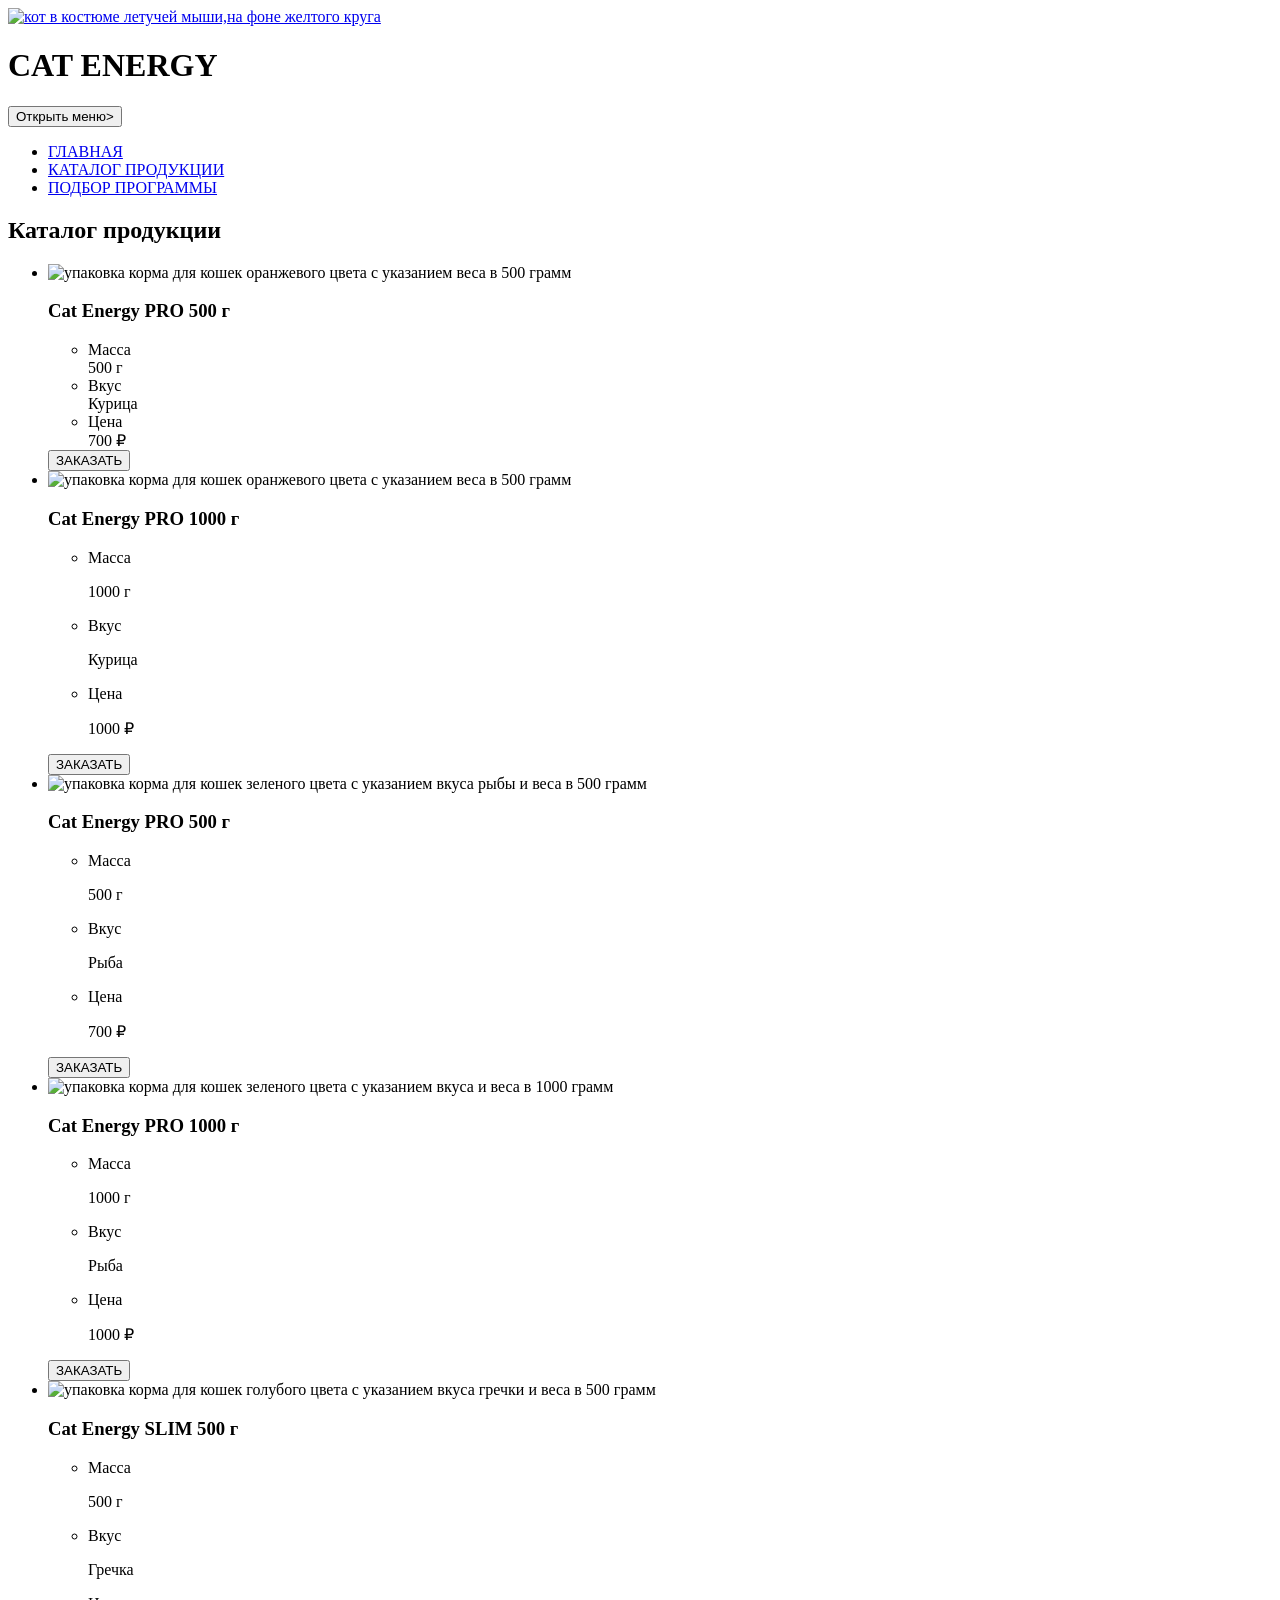
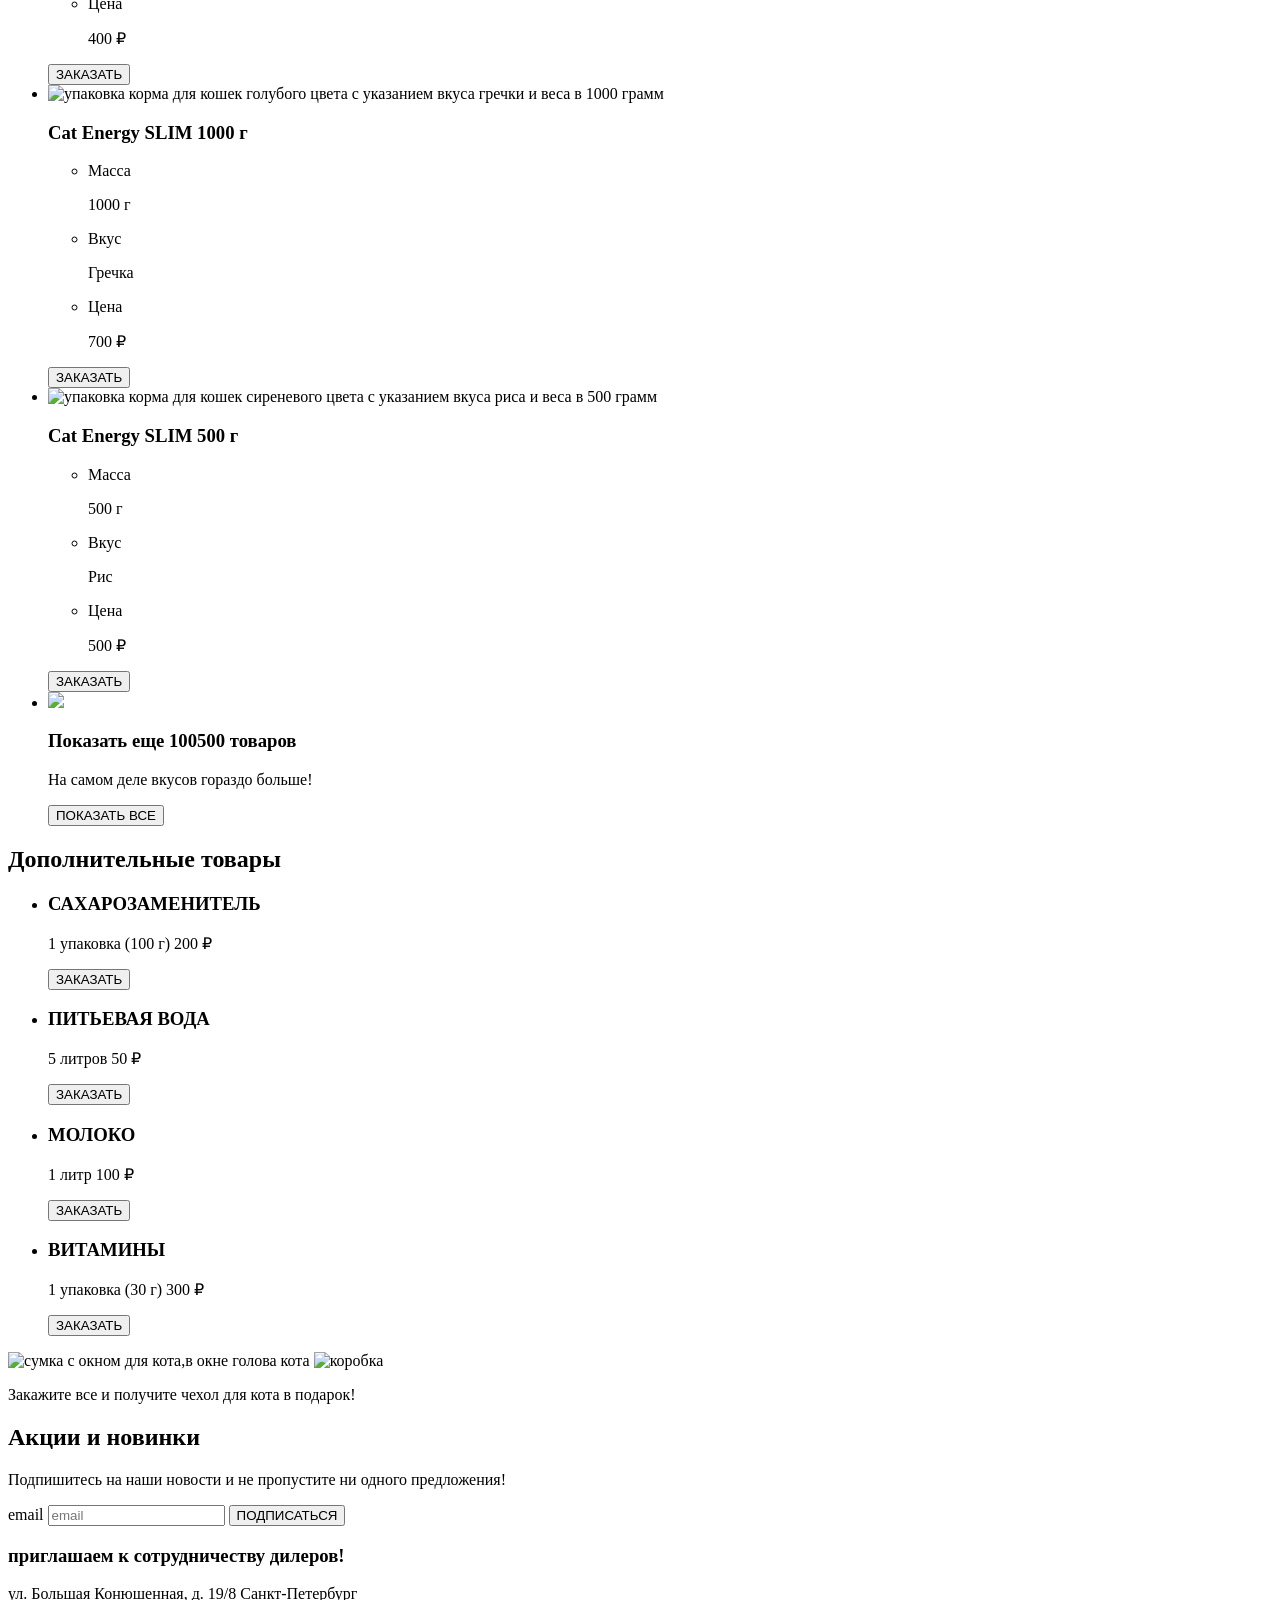
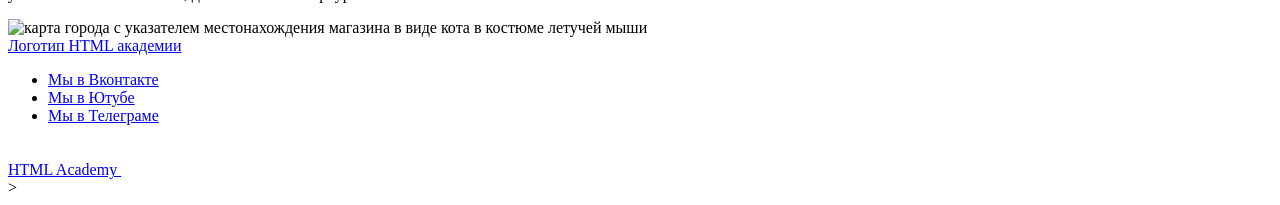
==== catalog.html @ 5cd02855 "Deploying to gh-pages from @ Zaiaz0704/2546567-cat-energy-32@6b6ce30aaa7f4dd13f36eaaa3711fef355ce410" ====
<!DOCTYPE html><html class="page" lang="ru"><head><meta charset="UTF-8"><title>Kat energy</title><meta name="viewport" content="width=device-width,initial-scale=1"><link rel="stylesheet" href="styles/styles.css"><script src="scripts/index.js" defer="defer"></script></head><body class="page__body"><header class="main-header"><a class="main-header__logo" href="/"><img class="main-header__logo-image" src="№" width="33" height="38" alt="кот в костюме летучей мыши,на фоне желтого круга"></a><h1>CAT ENERGY</h1><nav class="main-nav"><button class="main-nav-toggle" type="button"><span class="visyally-hidden">Открыть меню></span></button><div class="main-nav__wrapper"><ul class="main-nav__list dropdown-list"><li class="dropdown-list__item"><a href="/">ГЛАВНАЯ</a></li><li class="dropdown-list__item dropdown-list__item--current"><a href="#">КАТАЛОГ ПРОДУКЦИИ</a></li><li class="dropdown-list__item"><a href="#">ПОДБОР ПРОГРАММЫ</a></li></ul></div></nav></header><main class="main-catalog"><section class="main-catalog__product"><div class="main-catalog__wrapper"><h2 class="main-catalog__title">Каталог продукции</h2><ul class="main-catalog__cards"><li class="main-catalog__card card"><img class="card__image" src="#" width="68" height="86" alt=" упаковка корма для кошек оранжевого цвета с указанием веса в 500 грамм"><h3 class="card__title">Cat Energy PRO 500 г</h3><ul class="card__list"><li class="card__item"><div class="card__item-label">Масса</div><div class="card__item-value">500 г</div></li><li class="card__item"><div class="card__item-label">Вкус</div><div class="card__item-value">Курица</div></li><li class="card__item"><div class="card__item-label">Цена</div><div class="card__item-value">700 ₽</div></li></ul><button class="card__button" type="button">ЗАКАЗАТЬ</button></li><li class="main-catalog__card card"><img class="card__image" src="#" width="68" height="86" alt=" упаковка корма для кошек оранжевого цвета с указанием веса в 500 грамм"><h3 class="card__title">Cat Energy PRO 1000 г</h3><ul class="card__list"><li class="card__item"><p class="card__item-label">Масса</p><p class="card__item-value">1000 г</p></li><li class="card__item"><p class="card__item-label">Вкус</p><p class="card__item-value">Курица</p></li><li class="card__item"><p class="card__item-label">Цена</p><p class="card__item-value">1000 ₽</p></li></ul><button class="main-catalog__product-card-info" type="button">ЗАКАЗАТЬ</button></li><!-- ================================= --><li class="main-catalog__card card"><img class="card__image" src="#" width="68" height="86" alt=" упаковка корма для кошек зеленого цвета с указанием  вкуса рыбы и веса в 500 грамм"><h3 class="card__title">Cat Energy PRO 500 г</h3><ul class="card__list"><li class="card__item"><p class="card__item-label">Масса</p><p class="card__item-value">500 г</p></li><li class="card__item"><p class="card__item-label">Вкус</p><p class="card__item-value">Рыба</p></li><li class="card__item"><p class="card__item-label">Цена</p><p class="card__item-value">700 ₽</p></li></ul><button class="main-catalog__product-card-info" type="button">ЗАКАЗАТЬ</button></li><!-- ================================= --><li class="main-catalog__card card"><img class="card__image" src="#" width="68" height="86" alt="  упаковка корма для кошек зеленого  цвета с указанием вкуса и  веса в 1000 грамм"><h3 class="card__title">Cat Energy PRO 1000 г</h3><ul class="card__list"><li class="card__item"><p class="card__item-label">Масса</p><p class="card__item-value">1000 г</p></li><li class="card__item"><p class="card__item-label">Вкус</p><p class="card__item-value">Рыба</p></li><li class="card__item"><p class="card__item-label">Цена</p><p class="card__item-value">1000 ₽</p></li></ul><button class="main-catalog__product-card-info" type="button">ЗАКАЗАТЬ</button></li><!-- ================================= --><li class="main-catalog__card card"><img class="card__image" src="#" width="68" height="86" alt=" упаковка корма для кошек голубого цвета с указанием вкуса гречки и веса в 500 грамм"><h3 class="card__title">Cat Energy SLIM 500 г</h3><ul class="card__list"><li class="card__item"><p class="card__item-label">Масса</p><p class="card__item-value">500 г</p></li><li class="card__item"><p class="card__item-label">Вкус</p><p class="card__item-value">Гречка</p></li><li class="card__item"><p class="card__item-label">Цена</p><p class="card__item-value">400 ₽</p></li></ul><button class="main-catalog__product-card-info" type="button">ЗАКАЗАТЬ</button></li><!-- ================================= --><li class="main-catalog__card card"><img class="card__image" src="#" width="68" height="86" alt=" упаковка корма для кошек голубого цвета с указанием  вкуса гречки и веса в 1000 грамм"><h3 class="card__title">Cat Energy SLIM 1000 г</h3><ul class="card__list"><li class="card__item"><p class="card__item-label">Масса</p><p class="card__item-value">1000 г</p></li><li class="card__item"><p class="card__item-label">Вкус</p><p class="card__item-value">Гречка</p></li><li class="card__item"><p class="card__item-label">Цена</p><p class="card__item-value">700 ₽</p></li></ul><button class="main-catalog__product-card-info" type="button">ЗАКАЗАТЬ</button></li><!-- ================================= --><li class="main-catalog__card card"><img class="card__image" src="#" width="68" height="86" alt=" упаковка корма для кошек сиреневого цвета с указанием вкуса  риса и  веса в 500 грамм"><h3 class="card__title">Cat Energy SLIM 500 г</h3><ul class="card__list"><li class="card__item"><p class="card__item-label">Масса</p><p class="card__item-value">500 г</p></li><li class="card__item"><p class="card__item-label">Вкус</p><p class="card__item-value">Рис</p></li><li class="card__item"><p class="card__item-label">Цена</p><p class="card__item-value">500 ₽</p></li></ul><button class="main-catalog__product-card-info" type="button">ЗАКАЗАТЬ</button></li><!-- ================================= --><li class="main-catalog__card card card--next"><img class="card__image" src="#" width="68" height="86" alt=" "><h3 class="card__title">Показать еще 100500 товаров</h3><p class="main-catalog__product-card-info">На самом деле вкусов гораздо больше!</p><button class="main-catalog__product-card-info" type="button">ПОКАЗАТЬ ВСЕ</button></li></ul></div></section><!-- ================================= --><section class="aside"><h2 class="aside__title">Дополнительные товары</h2><ul class="aside__list"><li class="aside__item"><h3 class="aside__subtitle">САХАРОЗАМЕНИТЕЛЬ</h3><p class="aside__item">1 упаковка (100 г) 200 ₽</p><button class="aside__title-cart" type="button">ЗАКАЗАТЬ</button></li><li class="aside__list"><h3 class="aside__subtitle">ПИТЬЕВАЯ ВОДА</h3><p class="aside__item">5 литров 50 ₽</p><button class="aside__title-cart" type="button">ЗАКАЗАТЬ</button></li><li class="aside__list"><h3 class="aside__subtitle">МОЛОКО</h3><p class="aside__item">1 литр 100 ₽</p><button class="aside__title-cart" type="button">ЗАКАЗАТЬ</button></li><li class="aside__list"><h3 class="aside-subtitle">ВИТАМИНЫ</h3><p class="aside__item">1 упаковка (30 г) 300 ₽</p><button class="aside__title-cart" type="button">ЗАКАЗАТЬ</button></li></ul></section><div class="slogan"><img class="slogan__image-hidden" src="index-background-desktop-2" width="707" height="200" alt="сумка с окном для кота,в окне голова кота"> <img class="slogan__image-visible" src="index-can-mobile-1" width="80" height="83" alt="коробка"><p class="slogan__small">Закажите все и получите чехол для кота в подарок!</p></div><form class="subscribe" action="https://echo.htmlacademy.ru" method="POST"><h2 class="subscribe__title">Акции и новинки</h2><p class="subscribe__subtitle">Подпишитесь на наши новости и не пропустите ни одного предложения!</p><label class="visyally-hidden" for="email">email</label> <input class="subscribe__input" id="email" name="email" placeholder="email"> <button class="subscribe__submit" type="submit">ПОДПИСАТЬСЯ</button></form><div class="main-location"><h3 class="main-location__slogan">приглашаем к сотрудничеству дилеров!</h3><p class="main-location__address">ул. Большая Конюшенная, д. 19/8 Санкт-Петербург</p><img class="main-location__map" src="#" width="320" height="362" alt="карта города с указателем местонахождения магазина в виде кота в костюме летучей мыши"></div></main><footer class="main-footer"><div class="main-footer__wrapper"><a class="main-footer__logo" href="#">Логотип HTML академии</a><ul class="main-footer__social-list social"><li class="social__item"><a class="social__link social__link--vkontakte" href="https://vk.com/htmlacademy">Мы в Вконтакте</a></li><li class="social__item"><a class="social__link social__link--youtube" href="https://www.youtube.com/user/htmlacademyru">Мы в Ютубе</a></li><li class="social__item"><a class="social__link social__link--telegram" href="https://t.me/htmlacademy">Мы в Телеграме</a></li></ul></div><div class="main-footer__developer-logo developer"><a class="developer__logo" href="https://htmlacademy.ru/intensive/adaptive">HTML Academy <svg width="27" height="34"></svg></a></div>></footer></body></html>
---- styles/styles.css ----
@charset "UTF-8";
/* GLOBAL */
/* здесь используйте глобальные переменные */
/* здесь используйте глобальные селекторы img, body, html и так далее */
/* здесь подключите шрифты */
/* BLOCKS */
.header {
  background-color: #663399;
  color: #ffffff;
  padding: 10px 15px;
}
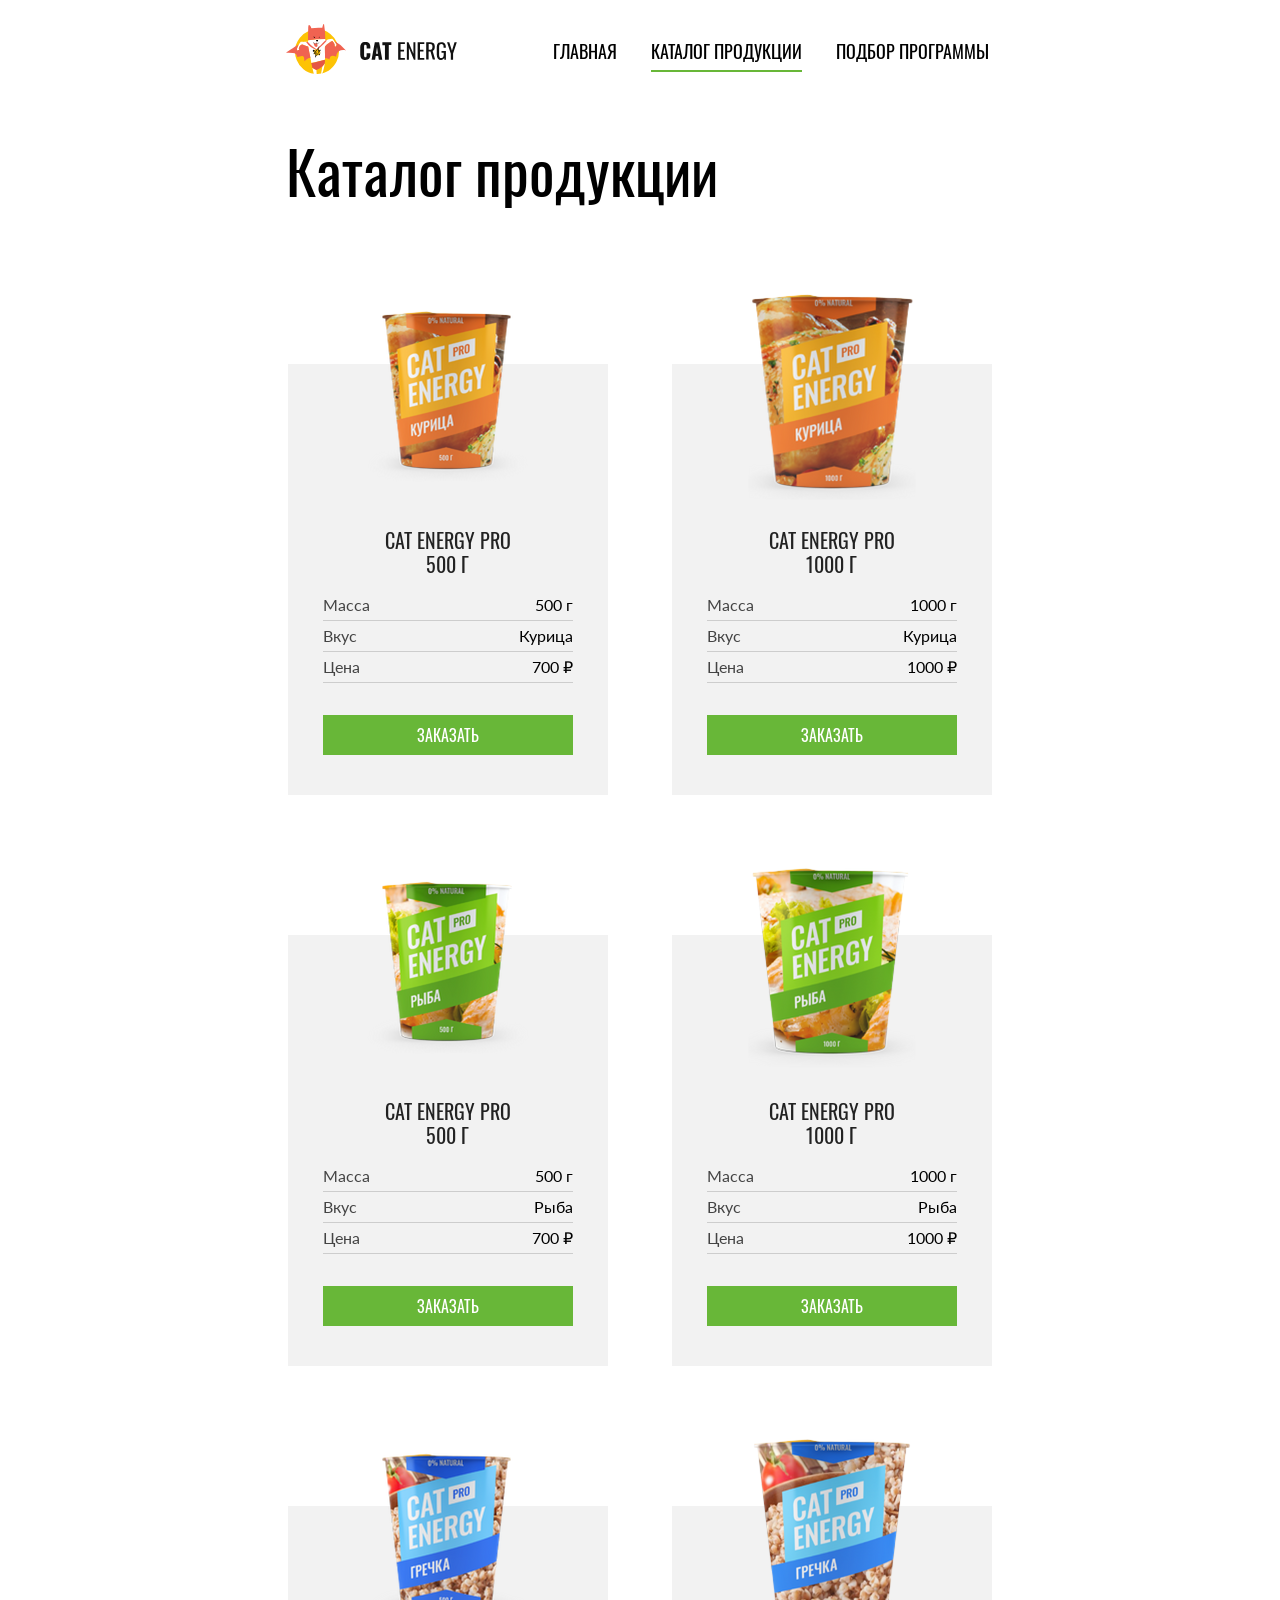
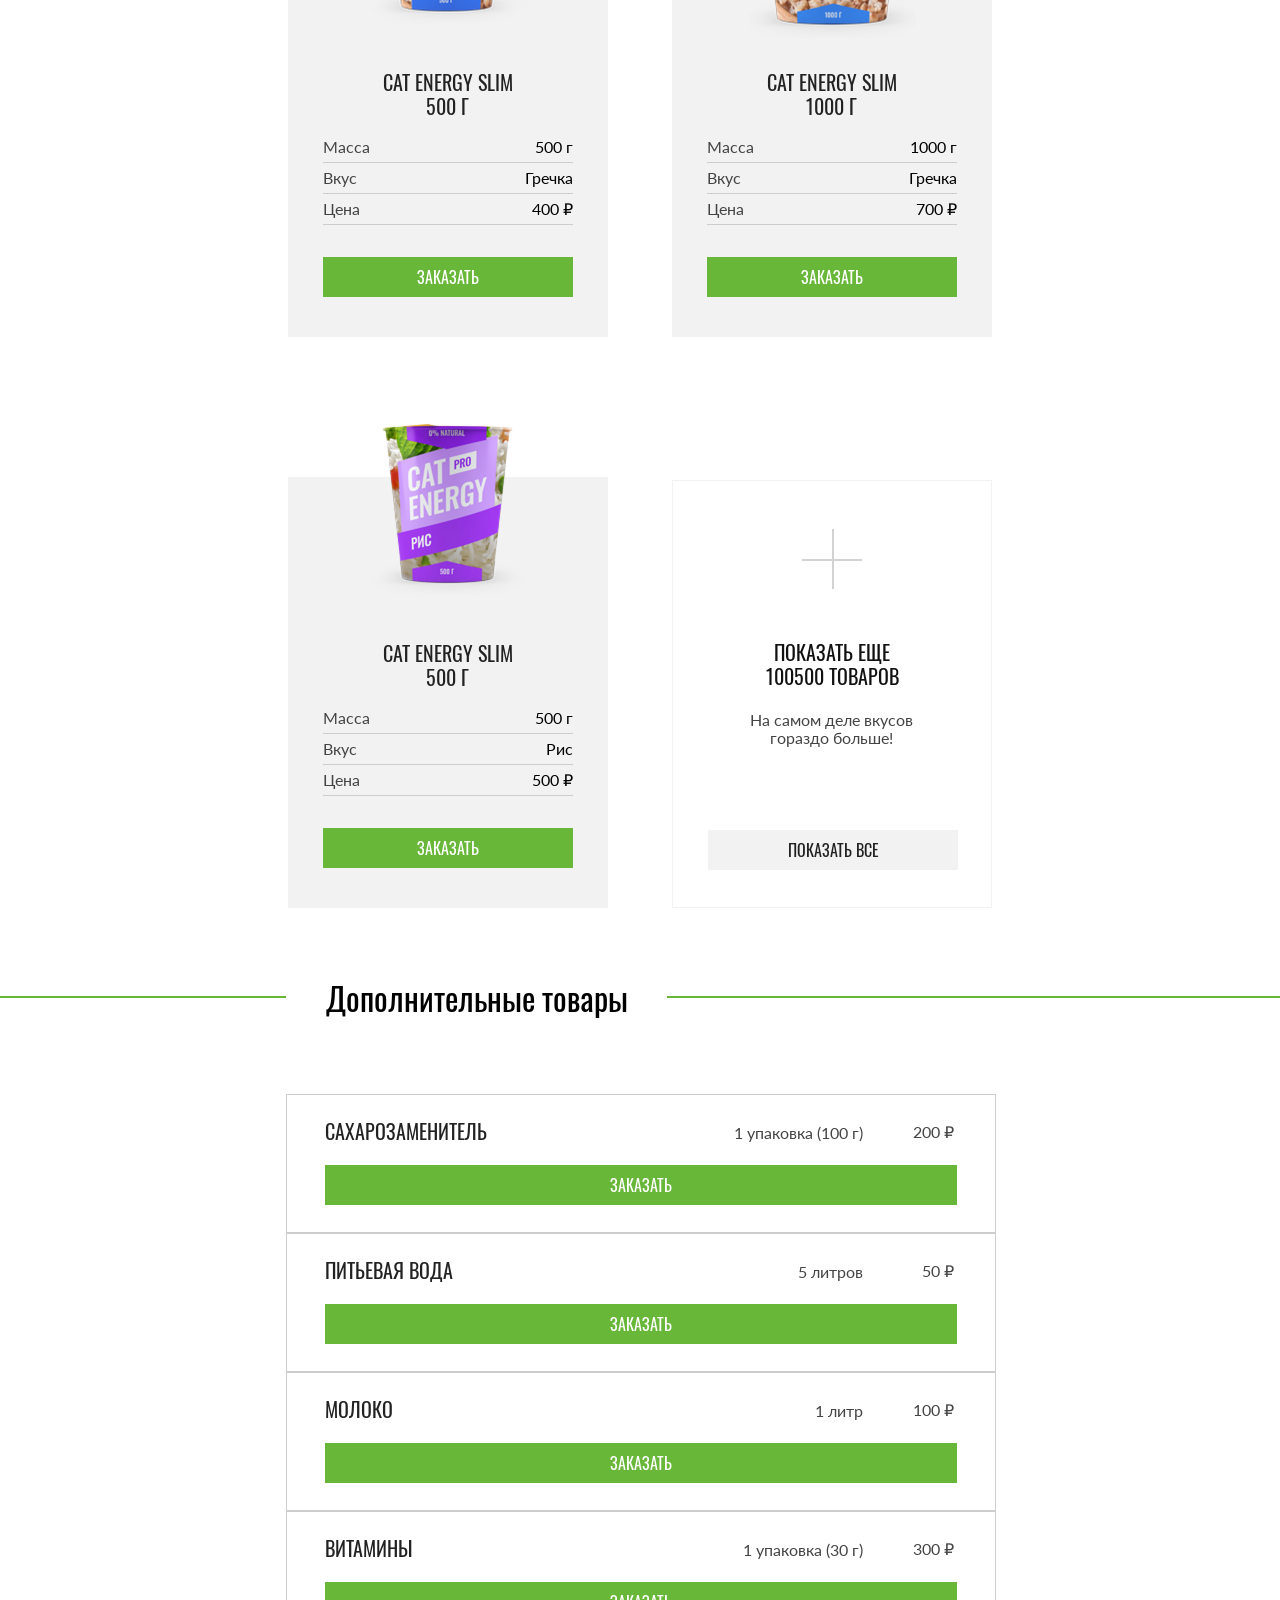
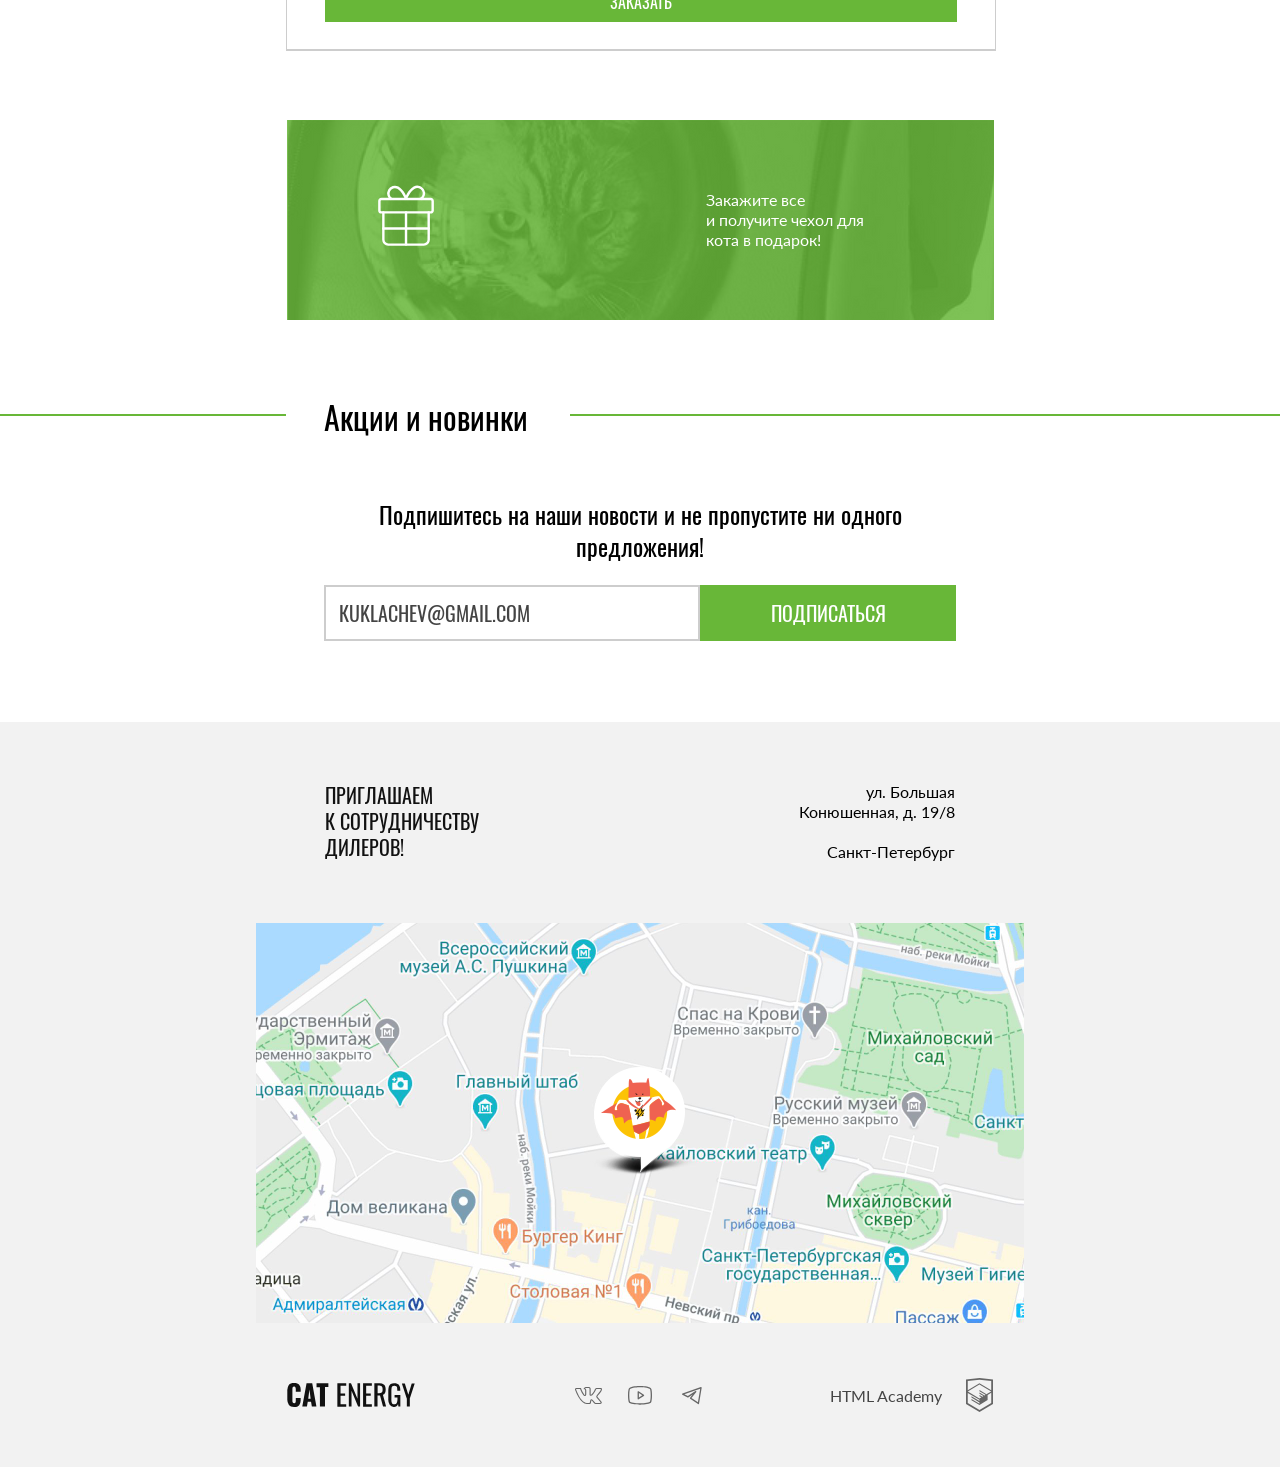
==== commit f329c255: "Deploying to gh-pages from @ Zaiaz0704/2546567-cat-energy-32@88978f3a35a1c0cad901274ea3c683fc3be2e97" ====
--- a/catalog.html
+++ b/catalog.html
@@ -1 +1 @@
-<!DOCTYPE html><html class="page" lang="ru"><head><meta charset="UTF-8"><title>Kat energy</title><meta name="viewport" content="width=device-width,initial-scale=1"><link rel="stylesheet" href="styles/styles.css"><script src="scripts/index.js" defer="defer"></script></head><body class="page__body"><header class="main-header"><a class="main-header__logo" href="/"><img class="main-header__logo-image" src="№" width="33" height="38" alt="кот в костюме летучей мыши,на фоне желтого круга"></a><h1>CAT ENERGY</h1><nav class="main-nav"><button class="main-nav-toggle" type="button"><span class="visyally-hidden">Открыть меню></span></button><div class="main-nav__wrapper"><ul class="main-nav__list dropdown-list"><li class="dropdown-list__item"><a href="/">ГЛАВНАЯ</a></li><li class="dropdown-list__item dropdown-list__item--current"><a href="#">КАТАЛОГ ПРОДУКЦИИ</a></li><li class="dropdown-list__item"><a href="#">ПОДБОР ПРОГРАММЫ</a></li></ul></div></nav></header><main class="main-catalog"><section class="main-catalog__product"><div class="main-catalog__wrapper"><h2 class="main-catalog__title">Каталог продукции</h2><ul class="main-catalog__cards"><li class="main-catalog__card card"><img class="card__image" src="#" width="68" height="86" alt=" упаковка корма для кошек оранжевого цвета с указанием веса в 500 грамм"><h3 class="card__title">Cat Energy PRO 500 г</h3><ul class="card__list"><li class="card__item"><div class="card__item-label">Масса</div><div class="card__item-value">500 г</div></li><li class="card__item"><div class="card__item-label">Вкус</div><div class="card__item-value">Курица</div></li><li class="card__item"><div class="card__item-label">Цена</div><div class="card__item-value">700 ₽</div></li></ul><button class="card__button" type="button">ЗАКАЗАТЬ</button></li><li class="main-catalog__card card"><img class="card__image" src="#" width="68" height="86" alt=" упаковка корма для кошек оранжевого цвета с указанием веса в 500 грамм"><h3 class="card__title">Cat Energy PRO 1000 г</h3><ul class="card__list"><li class="card__item"><p class="card__item-label">Масса</p><p class="card__item-value">1000 г</p></li><li class="card__item"><p class="card__item-label">Вкус</p><p class="card__item-value">Курица</p></li><li class="card__item"><p class="card__item-label">Цена</p><p class="card__item-value">1000 ₽</p></li></ul><button class="main-catalog__product-card-info" type="button">ЗАКАЗАТЬ</button></li><!-- ================================= --><li class="main-catalog__card card"><img class="card__image" src="#" width="68" height="86" alt=" упаковка корма для кошек зеленого цвета с указанием  вкуса рыбы и веса в 500 грамм"><h3 class="card__title">Cat Energy PRO 500 г</h3><ul class="card__list"><li class="card__item"><p class="card__item-label">Масса</p><p class="card__item-value">500 г</p></li><li class="card__item"><p class="card__item-label">Вкус</p><p class="card__item-value">Рыба</p></li><li class="card__item"><p class="card__item-label">Цена</p><p class="card__item-value">700 ₽</p></li></ul><button class="main-catalog__product-card-info" type="button">ЗАКАЗАТЬ</button></li><!-- ================================= --><li class="main-catalog__card card"><img class="card__image" src="#" width="68" height="86" alt="  упаковка корма для кошек зеленого  цвета с указанием вкуса и  веса в 1000 грамм"><h3 class="card__title">Cat Energy PRO 1000 г</h3><ul class="card__list"><li class="card__item"><p class="card__item-label">Масса</p><p class="card__item-value">1000 г</p></li><li class="card__item"><p class="card__item-label">Вкус</p><p class="card__item-value">Рыба</p></li><li class="card__item"><p class="card__item-label">Цена</p><p class="card__item-value">1000 ₽</p></li></ul><button class="main-catalog__product-card-info" type="button">ЗАКАЗАТЬ</button></li><!-- ================================= --><li class="main-catalog__card card"><img class="card__image" src="#" width="68" height="86" alt=" упаковка корма для кошек голубого цвета с указанием вкуса гречки и веса в 500 грамм"><h3 class="card__title">Cat Energy SLIM 500 г</h3><ul class="card__list"><li class="card__item"><p class="card__item-label">Масса</p><p class="card__item-value">500 г</p></li><li class="card__item"><p class="card__item-label">Вкус</p><p class="card__item-value">Гречка</p></li><li class="card__item"><p class="card__item-label">Цена</p><p class="card__item-value">400 ₽</p></li></ul><button class="main-catalog__product-card-info" type="button">ЗАКАЗАТЬ</button></li><!-- ================================= --><li class="main-catalog__card card"><img class="card__image" src="#" width="68" height="86" alt=" упаковка корма для кошек голубого цвета с указанием  вкуса гречки и веса в 1000 грамм"><h3 class="card__title">Cat Energy SLIM 1000 г</h3><ul class="card__list"><li class="card__item"><p class="card__item-label">Масса</p><p class="card__item-value">1000 г</p></li><li class="card__item"><p class="card__item-label">Вкус</p><p class="card__item-value">Гречка</p></li><li class="card__item"><p class="card__item-label">Цена</p><p class="card__item-value">700 ₽</p></li></ul><button class="main-catalog__product-card-info" type="button">ЗАКАЗАТЬ</button></li><!-- ================================= --><li class="main-catalog__card card"><img class="card__image" src="#" width="68" height="86" alt=" упаковка корма для кошек сиреневого цвета с указанием вкуса  риса и  веса в 500 грамм"><h3 class="card__title">Cat Energy SLIM 500 г</h3><ul class="card__list"><li class="card__item"><p class="card__item-label">Масса</p><p class="card__item-value">500 г</p></li><li class="card__item"><p class="card__item-label">Вкус</p><p class="card__item-value">Рис</p></li><li class="card__item"><p class="card__item-label">Цена</p><p class="card__item-value">500 ₽</p></li></ul><button class="main-catalog__product-card-info" type="button">ЗАКАЗАТЬ</button></li><!-- ================================= --><li class="main-catalog__card card card--next"><img class="card__image" src="#" width="68" height="86" alt=" "><h3 class="card__title">Показать еще 100500 товаров</h3><p class="main-catalog__product-card-info">На самом деле вкусов гораздо больше!</p><button class="main-catalog__product-card-info" type="button">ПОКАЗАТЬ ВСЕ</button></li></ul></div></section><!-- ================================= --><section class="aside"><h2 class="aside__title">Дополнительные товары</h2><ul class="aside__list"><li class="aside__item"><h3 class="aside__subtitle">САХАРОЗАМЕНИТЕЛЬ</h3><p class="aside__item">1 упаковка (100 г) 200 ₽</p><button class="aside__title-cart" type="button">ЗАКАЗАТЬ</button></li><li class="aside__list"><h3 class="aside__subtitle">ПИТЬЕВАЯ ВОДА</h3><p class="aside__item">5 литров 50 ₽</p><button class="aside__title-cart" type="button">ЗАКАЗАТЬ</button></li><li class="aside__list"><h3 class="aside__subtitle">МОЛОКО</h3><p class="aside__item">1 литр 100 ₽</p><button class="aside__title-cart" type="button">ЗАКАЗАТЬ</button></li><li class="aside__list"><h3 class="aside-subtitle">ВИТАМИНЫ</h3><p class="aside__item">1 упаковка (30 г) 300 ₽</p><button class="aside__title-cart" type="button">ЗАКАЗАТЬ</button></li></ul></section><div class="slogan"><img class="slogan__image-hidden" src="index-background-desktop-2" width="707" height="200" alt="сумка с окном для кота,в окне голова кота"> <img class="slogan__image-visible" src="index-can-mobile-1" width="80" height="83" alt="коробка"><p class="slogan__small">Закажите все и получите чехол для кота в подарок!</p></div><form class="subscribe" action="https://echo.htmlacademy.ru" method="POST"><h2 class="subscribe__title">Акции и новинки</h2><p class="subscribe__subtitle">Подпишитесь на наши новости и не пропустите ни одного предложения!</p><label class="visyally-hidden" for="email">email</label> <input class="subscribe__input" id="email" name="email" placeholder="email"> <button class="subscribe__submit" type="submit">ПОДПИСАТЬСЯ</button></form><div class="main-location"><h3 class="main-location__slogan">приглашаем к сотрудничеству дилеров!</h3><p class="main-location__address">ул. Большая Конюшенная, д. 19/8 Санкт-Петербург</p><img class="main-location__map" src="#" width="320" height="362" alt="карта города с указателем местонахождения магазина в виде кота в костюме летучей мыши"></div></main><footer class="main-footer"><div class="main-footer__wrapper"><a class="main-footer__logo" href="#">Логотип HTML академии</a><ul class="main-footer__social-list social"><li class="social__item"><a class="social__link social__link--vkontakte" href="https://vk.com/htmlacademy">Мы в Вконтакте</a></li><li class="social__item"><a class="social__link social__link--youtube" href="https://www.youtube.com/user/htmlacademyru">Мы в Ютубе</a></li><li class="social__item"><a class="social__link social__link--telegram" href="https://t.me/htmlacademy">Мы в Телеграме</a></li></ul></div><div class="main-footer__developer-logo developer"><a class="developer__logo" href="https://htmlacademy.ru/intensive/adaptive">HTML Academy <svg width="27" height="34"></svg></a></div>></footer></body></html>+<!DOCTYPE html><html class="page" lang="ru"><head><meta charset="UTF-8"><title>Cat energy</title><meta name="viewport" content="width=device-width,initial-scale=1"><link rel="stylesheet" href="styles/styles.css"><link rel="icon" type="image/png" href="favicons/favicon16x16.png" sizes="16x16"><link rel="icon" type="image/png" href="favicons/favicon32x32.png" sizes="32x32"><link rel="icon" type="image/png" href="favicons/favicon152x152.png" sizes="180x180"><script src="scripts/index.js" defer="defer"></script></head><body class="body"><header class="header" data-test="header"><a class="header__logo-link" href="#"><picture><source media="(min-width: 1440px)" srcset="images/logo-desktop.svg" width="70" height="59" type="image/svg+xml"><source media="(min-width: 768px)" srcset="images/logo-tablet.svg" width="60" height="50" type="image/svg+xml"><img class="header__logo-cat" src="images/logo-mobile.svg" width="33" height="38" alt="кот в костюме летучей мыши,на фоне желтого круга"></picture><img class="header__logo-text" src="images/logo-cat-energy.svg" width="101" height="18" alt="Логотип"></a><nav class="header__nav nav nav--nojs nav--opened"><button class="nav__toggle" type="button"><span class="visually-hidden">Меню</span></button><ul class="nav__list nav__list--black"><li class="nav__item"><a class="nav__link" href="index.html">ГЛАВНАЯ</a></li><li class="nav__item nav__item--active"><a class="nav__link" href="catalog.html">КАТАЛОГ ПРОДУКЦИИ</a></li><li class="nav__item"><a class="nav__link" href="#">ПОДБОР ПРОГРАММЫ</a></li></ul></nav></header><main class="main" data-test="main"><div class="main__title-wrapper"><h1 class="main__title">Каталог продукции</h1></div><section class="catalog" data-test="catalog"><ul class="catalog__list"><li class="catalog__item card"><a class="card__img-link" href="#"><picture class="card__image"><source media="(min-width: 1440px)" width="169" height="210" type="image/png" srcset="images/chicken-small-desktop@1x.png, images/chicken-small-desktop@2x.png 2x"><source media="(min-width: 768px)" width="200" height="210" type="image/png" srcset="images/chicken-small-tablet@1x.png, images/chicken-small-tablet@2x.png 2x"><img src="images/chicken-small@1x.png" width="140" height="107" alt=" упаковка корма для кошек оранжевого цвета с указанием веса в 500 грамм"></picture></a><div class="card__description-wrapper"><a class="card__title-link" href="#"><h3 class="card__title-text">Cat Energy PRO 500 г</h3></a><ul class="card__list"><li class="card__item"><span class="card__item-label">Масса</span> <span class="card__item-value">500 г</span></li><li class="card__item"><span class="card__item-label">Вкус</span> <span class="card__item-value">Курица</span></li><li class="card__item"><span class="card__item-label">Цена</span> <span class="card__item-value">700 ₽</span></li></ul></div><a class="card__button" href="#">ЗАКАЗАТЬ</a></li><li class="catalog__item card"><a class="card__img-link" href="#"><picture class="card__image"><source media="(min-width: 1440px)" width="169" height="210" type="image/png" srcset="images/chicken-big-desktop@1x.png, images/chicken-big-desktop@2x.png 2x"><source media="(min-width: 768px)" width="200" height="210" type="image/png" srcset="images/chicken-big-tablet@1x.png, images/chicken-big-tablet@2x.png 2x"><img src="images/chicken-big@1x.png" width="140" height="107" alt=" упаковка корма для кошек оранжевого цвета с указанием веса в 1000 грамм"></picture></a><div class="card__description-wrapper"><a class="card__title-link" href="#"><h3 class="card__title-text">Cat Energy PRO 1000 г</h3></a><ul class="card__list"><li class="card__item"><p class="card__item-label">Масса</p><p class="card__item-value">1000 г</p></li><li class="card__item"><p class="card__item-label">Вкус</p><p class="card__item-value">Курица</p></li><li class="card__item"><p class="card__item-label">Цена</p><p class="card__item-value">1000 ₽</p></li></ul></div><a class="card__button" href="#">ЗАКАЗАТЬ</a></li><li class="catalog__item card"><a class="card__img-link" href="#"><picture class="card__image"><source media="(min-width: 1440px)" width="169" height="210" type="image/png" srcset="images/fish-small-desktop@1x.png 1x,images/fish-small-desktop@2x.png 2x"><source media="(min-width: 768px)" width="200" height="210" type="image/png" srcset="images/fish-small-tablet@1x.png 1x,images/fish-small-tablet@2x.png 2x"><img src="images/fish-small@1x.png" width="140" height="107" alt=" упаковка корма для кошек зеленого цвета с указанием  вкуса рыбы и веса в 500 грамм"></picture></a><div class="card__description-wrapper"><a class="card__title-link" href="#"><h3 class="card__title-text">Cat Energy PRO 500 г</h3></a><ul class="card__list"><li class="card__item"><p class="card__item-label">Масса</p><p class="card__item-value">500 г</p></li><li class="card__item"><p class="card__item-label">Вкус</p><p class="card__item-value">Рыба</p></li><li class="card__item"><p class="card__item-label">Цена</p><p class="card__item-value">700 ₽</p></li></ul></div><a class="card__button" href="#">ЗАКАЗАТЬ</a></li><li class="catalog__item card"><a class="card__img-link" href="#"><picture class="card__image"><source media="(min-width: 1440px)" width="169" height="210" type="image/png" srcset="images/fish-big-desktop@1x.png 1x,images/fish-big-desktop@2x.png 2x"><source media="(min-width: 768px)" width="200" height="210" type="image/png" srcset="images/fish-big-tablet@1x.png 1x,images/fish-big-tablet@2x.png 2x"><img src="images/fish-big@1x.png" width="140" height="107" alt="упаковка корма для кошек зеленого  цвета с указанием вкуса и  веса в 1000 грамм"></picture></a><div class="card__description-wrapper"><a class="card__title-link" href="#"><h3 class="card__title-text">Cat Energy PRO 1000 г</h3></a><ul class="card__list"><li class="card__item"><p class="card__item-label">Масса</p><p class="card__item-value">1000 г</p></li><li class="card__item"><p class="card__item-label">Вкус</p><p class="card__item-value">Рыба</p></li><li class="card__item"><p class="card__item-label">Цена</p><p class="card__item-value">1000 ₽</p></li></ul></div><a class="card__button" href="#">ЗАКАЗАТЬ</a></li><li class="catalog__item card"><a class="card__img-link" href="#"><picture class="card__image"><source media="(min-width: 1440px)" width="169" height="210" type="image/png" srcset="images/buckwheat-small-desktop@1x.png 1x,images/buckwheat-small-desktop@2x.png 2x"><source media="(min-width: 768px)" width="200" height="210" type="image/png" srcset="images/buckwheat-small-tablet@1x.png 1x,images/buckwheat-small-tablet@2x.png 2x"><img src="images/buckwheat-small@1x.png" width="140" height="107" alt="упаковка корма для кошек голубого цвета с указанием вкуса гречки и веса в 500 грамм"></picture></a><div class="card__description-wrapper"><a class="card__title-link" href="#"><h3 class="card__title-text">Cat Energy SLIM 500 г</h3></a><ul class="card__list"><li class="card__item"><p class="card__item-label">Масса</p><p class="card__item-value">500 г</p></li><li class="card__item"><p class="card__item-label">Вкус</p><p class="card__item-value">Гречка</p></li><li class="card__item"><p class="card__item-label">Цена</p><p class="card__item-value">400 ₽</p></li></ul></div><a class="card__button" href="#">ЗАКАЗАТЬ</a></li><li class="catalog__item card"><a class="card__img-link" href="#"><picture class="card__image"><source media="(min-width: 1440px)" width="169" height="210" type="image/png" srcset="images/buckwheat-big-desktop@1x.png, images/buckwheat-big-desktop@2x.png 2x"><source media="(min-width: 768px)" width="200" height="210" type="image/png" srcset="images/buckwheat-big-tablet@1x.png, images/buckwheat-big-tablet@2x.png 2x"><img src="images/buckwheat-big@1x.png" width="140" height="107" alt=" упаковка корма для кошек голубого цвета с указанием  вкуса гречки и веса в 1000 грамм"></picture></a><div class="card__description-wrapper"><a class="card__title-link" href="#"><h3 class="card__title-text">Cat Energy SLIM 1000 г</h3></a><ul class="card__list"><li class="card__item"><p class="card__item-label">Масса</p><p class="card__item-value">1000 г</p></li><li class="card__item"><p class="card__item-label">Вкус</p><p class="card__item-value">Гречка</p></li><li class="card__item"><p class="card__item-label">Цена</p><p class="card__item-value">700 ₽</p></li></ul></div><a class="card__button" href="#">ЗАКАЗАТЬ</a></li><li class="catalog__item card"><a class="card__img-link" href="#"><picture class="card__image"><source media="(min-width: 1440px)" width="169" height="210" type="image/png" srcset="images/rice-desktop@1x.png 1x,images/rice-desktop@2x.png 2x"><source media="(min-width: 768px)" width="200" height="210" type="image/png" srcset="images/rice-tablet@1x.png 1x,images/rice-tablet@2x.png 2x"><img src="images/rice@1x.png" width="140" height="107" alt=" упаковка корма для кошек сиреневого цвета с указанием вкуса  риса и  веса в 500 грамм"></picture></a><div class="card__description-wrapper"><a class="card__title-link" href="#"><h3 class="card__title-text">Cat Energy SLIM 500 г</h3></a><ul class="card__list"><li class="card__item"><p class="card__item-label">Масса</p><p class="card__item-value">500 г</p></li><li class="card__item"><p class="card__item-label">Вкус</p><p class="card__item-value">Рис</p></li><li class="card__item"><p class="card__item-label">Цена</p><p class="card__item-value">500 ₽</p></li></ul></div><a class="card__button" href="#">ЗАКАЗАТЬ</a></li><li class="catalog__last-item"><img class="catalog__last-item-image" src="images/plus.svg" width="30" height="30" alt="плюс"><h3 class="catalog__last-item-title">Показать еще 100500 товаров</h3><p class="catalog__last-item-info">На самом деле вкусов гораздо больше!</p><a class="catalog__last-item-button" href="#">ПОКАЗАТЬ ВСЕ</a></li></ul></section><section class="addition" data-test="addition"><div class="addition__title-wrapper"><h2 class="addition__title">Дополнительные товары</h2></div><ul class="addition__list"><li class="addition__item"><h3 class="addition__item-title">САХАРОЗАМЕНИТЕЛЬ</h3><span class="addition__item-count">1 упаковка (100 г)</span> <span class="addition__item-price">200 ₽</span> <a class="addition__item-button" href="#">ЗАКАЗАТЬ</a></li><li class="addition__item"><h3 class="addition__item-title">ПИТЬЕВАЯ ВОДА</h3><span class="addition__item-count">5 литров</span> <span class="addition__item-price">50 ₽</span> <a class="addition__item-button" href="#">ЗАКАЗАТЬ</a></li><li class="addition__item"><h3 class="addition__item-title">МОЛОКО</h3><span class="addition__item-count">1 литр</span> <span class="addition__item-price">100 ₽</span> <a class="addition__item-button" href="#">ЗАКАЗАТЬ</a></li><li class="addition__item"><h3 class="addition__item-title">ВИТАМИНЫ</h3><span class="addition__item-count">1 упаковка (30 г)</span> <span class="addition__item-price">300 ₽</span> <a class="addition__item-button" href="#">ЗАКАЗАТЬ</a></li></ul><div class="addition__slogan"><h3 class="addition__slogan-text">Закажите все<br>и получите чехол для<br>кота в подарок!</h3></div></section><section class="subscribe" data-test="subscribe"><div class="subscribe__title-wrapper"><h2 class="subscribe__title">Акции и новинки</h2></div><p class="subscribe__subtitle">Подпишитесь на наши новости и не пропустите ни одного предложения!</p><form class="subscribe__form form" action="https://echo.htmlacademy.ru" method="post"><label class="visually-hidden" for="email">email</label> <input class="form__input" placeholder="ваш email" id="email" value="кuklachev@gmail.com" name="email"> <button class="form__submit" type="submit">ПОДПИСАТЬСЯ</button></form></section><section class="location" data-test="location"><div class="location__advertising"><h3 class="location__slogan">ПРИГЛАШАЕМ<br>К СОТРУДНИЧЕСТВУ<br>ДИЛЕРОВ!</h3><div class="location__address-wrapper"><p class="location__address">ул. Большая<br>Конюшенная, д. 19/8</p><p class="location__address location__address--town">Санкт-Петербург</p></div></div><iframe class="location__map" src="https://www.google.com/maps/embed?pb=!1m14!1m12!1m3!1d1680.6231022423724!2d30.32116930439326!3d59.93863080615572!2m3!1f0!2f0!3f0!3m2!1i1024!2i768!4f13.1!5e0!3m2!1sru!2sru!4v1726518446681!5m2!1sru!2sru" width="320" height="362" style="border:0;" allowfullscreen="" loading="lazy" referrerpolicy="no-referrer-when-downgrade"></iframe></section></main><footer class="footer" data-test="footer"><div class="footer__container"><a class="footer__logo" href="index.html"><img src="images/logo-cat-energy.svg" width="128" height="24" alt="логотип компании"></a><ul class="footer__list social"><li class="social__item"><a class="social__link" href="https://vk.com/htmlacademy"><span class="visually-hidden">vkontakte</span></a></li><li class="social__item"><a class="social__link social__link--youtube" href="https://www.youtube.com/user/htmlacademyru"><span class="visually-hidden">youtube</span></a></li><li class="social__item"><a class="social__link social__link--telegram" href="https://t.me/htmlacademy"><span class="visually-hidden">telegram</span></a></li></ul><a class="footer__developer-link" href="https://htmlacademy.ru/intensive/adaptive"><span class="footer__developer-text">HTML Academy</span><div class="footer__developer-logo"></div></a></div></footer></body></html>
--- a/styles/styles.css
+++ b/styles/styles.css
@@ -2,10 +2,2987 @@
 /* GLOBAL */
 /* здесь используйте глобальные переменные */
 /* здесь используйте глобальные селекторы img, body, html и так далее */
-/* здесь подключите шрифты */
+*,
+*::before,
+*::after {
+  box-sizing: border-box;
+}
+
+body {
+  display: grid;
+  grid-template-rows: min-content 1fr min-content;
+  min-height: 100vh;
+  padding: 0;
+  margin: 0;
+  font-family: "Lato", "Arial", sans-serif;
+  font-weight: 400;
+}
+@media (min-width: 1440px) {
+  body {
+    grid-template-rows: 1fr min-content;
+  }
+}
+
+img {
+  max-width: 100%;
+  object-fit: contain;
+}
+
+.visually-hidden {
+  position: absolute;
+  width: 1px;
+  height: 1px;
+  margin: -1px;
+  border: 0;
+  padding: 0;
+  white-space: nowrap;
+  clip-path: inset(100%);
+  clip: rect(0 0 0 0);
+  overflow: hidden;
+}
+
+@font-face {
+  font-family: "Lato";
+  font-weight: 400;
+  font-style: normal;
+  font-display: swap;
+  src: url("../fonts/lato/Lato-Regular.woff2");
+}
+@font-face {
+  font-family: "Oswald";
+  font-weight: 400;
+  font-style: normal;
+  font-display: swap;
+  src: url("../fonts/oswald/oswaldregular.woff2");
+}
 /* BLOCKS */
 .header {
-  background-color: #663399;
+  position: relative;
+  display: flex;
+  flex-wrap: wrap;
+  align-items: flex-start;
   color: #ffffff;
-  padding: 10px 15px;
+  width: 320px;
+  margin: 0 auto;
+  padding: 12px 20px;
+}
+@media (min-width: 768px) {
+  .header {
+    width: 768px;
+    align-items: center;
+    justify-content: space-between;
+    padding: 19px 30px 32px;
+  }
+}
+@media (min-width: 1440px) {
+  .header {
+    width: 1440px;
+    position: absolute;
+    left: 50%;
+    transform: translateX(-50%);
+    background-color: transparent;
+    z-index: 1;
+    padding-left: 110px;
+    padding-top: 54px;
+    padding-right: 112px;
+  }
+}
+
+.header__logo-link {
+  display: flex;
+  flex-wrap: wrap;
+  align-items: center;
+  justify-content: space-between;
+  width: 50%;
+}
+@media (min-width: 768px) {
+  .header__logo-link {
+    width: 174px;
+    justify-content: flex-start;
+  }
+}
+@media (min-width: 1440px) {
+  .header__logo-link {
+    width: 202px;
+  }
+}
+
+.header__logo-link:hover {
+  opacity: 0.6;
+}
+
+.header__logo-link:focus {
+  opacity: 0.6;
+  outline: none;
+}
+
+.header__logo-link:active {
+  opacity: 0.3;
+}
+
+.header__logo-text {
+  margin-right: -50px;
+}
+@media (min-width: 768px) {
+  .header__logo-text {
+    margin-left: 12px;
+  }
+}
+@media (min-width: 1440px) {
+  .header__logo-text {
+    margin-left: 14px;
+    width: 118px;
+    height: 21px;
+  }
+}
+
+.header__logo-text:disabled {
+  opacity: 1;
+}
+
+.header__logo-text:hover {
+  opacity: 0.6;
+}
+
+.header__logo-text:active {
+  opacity: 0.3;
+}
+
+.nav {
+  display: flex;
+  align-items: flex-start;
+  font-family: "Oswald", "Arial", sans-serif;
+  font-size: 20px;
+  line-height: 20px;
+  color: #000000;
+}
+@media (min-width: 1440px) {
+  .nav {
+    flex-wrap: nowrap;
+  }
+}
+
+.nav__list {
+  position: absolute;
+  top: 65px;
+  left: 0;
+  display: flex;
+  flex-wrap: wrap;
+  justify-content: end;
+  width: 100%;
+  list-style: none;
+  margin: 0;
+  padding: 0;
+  background-color: #ffffff;
+  border-top: 1px solid #e6e6e6;
+  z-index: 1;
+}
+@media (min-width: 768px) {
+  .nav__list {
+    position: relative;
+    top: 0;
+    width: 500px;
+    padding-right: 5px;
+    background-color: transparent;
+    border-top: none;
+  }
+}
+@media (min-width: 1440px) {
+  .nav__list {
+    width: 600px;
+    padding: 0;
+  }
+}
+
+.nav__item {
+  display: flex;
+  justify-content: center;
+  padding-top: 24px;
+  padding-bottom: 21px;
+  padding-left: 0;
+  border-bottom: 1px solid #e6e6e6;
+  width: 100%;
+}
+@media (min-width: 768px) {
+  .nav__item {
+    width: auto;
+    border-bottom: none;
+    margin: 0;
+    margin-left: 34px;
+    padding-left: 0;
+    padding-top: 22px;
+  }
+}
+@media (min-width: 1440px) {
+  .nav__item {
+    margin-left: 33.5px;
+    letter-spacing: 0.01px;
+  }
+}
+
+.nav__link {
+  position: relative;
+  font-size: 20px;
+  line-height: 20px;
+  color: #000000;
+  text-decoration: none;
+}
+@media (min-width: 768px) {
+  .nav__link {
+    font-size: 18px;
+    line-height: auto;
+  }
+}
+@media (min-width: 1440px) {
+  .nav__link {
+    color: #ffffff;
+    font-size: 20px;
+    line-height: auto;
+  }
+}
+
+.nav__link:hover {
+  opacity: 0.6;
+}
+
+.nav__link:active {
+  opacity: 0.3;
+}
+
+.nav__link:focus {
+  opacity: 0.6;
+  outline: none;
+}
+
+.nav__item--active {
+  position: relative;
+}
+@media (min-width: 768px) {
+  .nav__item--active::before {
+    position: absolute;
+    bottom: 10px;
+    left: 0;
+    content: "";
+    width: 100%;
+    height: 2px;
+    background-color: #68b738;
+  }
+}
+@media (min-width: 768px) and (min-width: 1440px) {
+  .nav__item--active::before {
+    background-color: #ffffff;
+    right: 0;
+    bottom: 8px;
+  }
+}
+
+@media (min-width: 1440px) {
+  .nav__list--black .nav__link {
+    color: #000000;
+  }
+}
+
+@media (min-width: 1440px) {
+  .nav__list--black .nav__item--active::before {
+    background-color: #68b738;
+  }
+}
+
+.nav__list--hidden {
+  display: none;
+}
+@media (min-width: 768px) {
+  .nav__list--hidden {
+    display: flex;
+    margin-left: auto;
+  }
+}
+
+@media (max-width: 767px) {
+  .nav--nojs {
+    display: flex;
+    flex-wrap: wrap;
+    align-items: flex-start;
+    width: 100%;
+  }
+  .nav--nojs .nav__list {
+    display: flex;
+    position: relative;
+    top: 0;
+    width: 100%;
+  }
+}
+.nav--nojs .nav__toggle::before, .nav--nojs .nav__toggle::after {
+  display: none;
+}
+
+.nav__toggle {
+  position: absolute;
+  content: "";
+  top: 17px;
+  right: 21px;
+  display: flex;
+  width: 24px;
+  height: 24px;
+  border: none;
+  background-color: transparent;
+}
+@media (min-width: 768px) {
+  .nav__toggle {
+    display: none;
+  }
+}
+
+@media (max-width: 767px) {
+  .nav--closed .nav__list {
+    display: none;
+  }
+}
+.nav--closed .nav__toggle {
+  border: none;
+  background-color: transparent;
+}
+.nav--closed .nav__toggle::before {
+  position: absolute;
+  top: 5px;
+  left: 0;
+  content: "";
+  background-color: #000000;
+  box-shadow: 0 8px 0 0 #000000, 0 16px 0 0 #000000;
+  width: 24px;
+  height: 2px;
+}
+
+.nav__toggle:active::before,
+.nav__toggle:active::after {
+  opacity: 0.3;
+}
+
+@media (max-width: 767px) {
+  .nav--opened .nav__list {
+    display: flex;
+  }
+}
+.nav--opened .nav__toggle {
+  background-color: transparent;
+  border: none;
+}
+.nav--opened .nav__toggle::before, .nav--opened .nav__toggle::after {
+  content: "";
+  position: absolute;
+  top: 14px;
+  right: -5px;
+  width: 25px;
+  height: 2px;
+  background-color: #000000;
+}
+.nav--opened .nav__toggle::before {
+  transform: rotate(45deg);
+  box-shadow: none;
+}
+.nav--opened .nav__toggle::after {
+  transform: rotate(-45deg);
+}
+
+.program {
+  width: 100%;
+}
+
+.program__container {
+  position: relative;
+  padding: 0 20px;
+  gap: 21px;
+  font-family: "Oswald", "Arial", sans-serif;
+  color: #000000;
+  display: flex;
+  flex-wrap: wrap;
+  width: 320px;
+  margin: 0 auto;
+}
+@media (min-width: 768px) {
+  .program__container {
+    width: 768px;
+    gap: 30px;
+    padding: 0 30px;
+    margin-bottom: 43px;
+    border: none;
+  }
+}
+@media (min-width: 1440px) {
+  .program__container {
+    width: 1440px;
+    gap: 80px;
+    padding: 82px 108px;
+    padding-left: 110px;
+    padding-bottom: 70px;
+    margin-bottom: 0;
+  }
+}
+
+.program__wrapper {
+  position: relative;
+  display: flex;
+  flex-wrap: wrap;
+  place-content: flex-start center;
+  align-items: flex-start;
+  width: 100%;
+  padding: 29.5px 20px 20px;
+  text-align: center;
+  background-color: #f2f2f2;
+}
+.program__wrapper::after {
+  position: absolute;
+  top: 20px;
+  left: 25px;
+  content: "";
+  background-image: url("../icons/stack.svg#cat-walk");
+  width: 36px;
+  height: 50px;
+}
+.program__wrapper::before {
+  position: absolute;
+  top: 24px;
+  left: 20px;
+  content: "";
+  background-color: #68b738;
+  width: 50px;
+  height: 50px;
+  border-radius: 50%;
+}
+@media (min-width: 768px) {
+  .program__wrapper {
+    padding-left: 51px;
+    align-items: flex-start;
+    place-content: start flex-start;
+    padding-bottom: 65px;
+  }
+  .program__wrapper::after {
+    width: 140px;
+    height: 194px;
+    top: 81px;
+    left: 476px;
+  }
+  .program__wrapper::before {
+    width: 200px;
+    height: 200px;
+    top: 93px;
+    left: 446px;
+  }
+}
+@media (min-width: 1440px) {
+  .program__wrapper {
+    width: 570px;
+    height: 374px;
+    padding: 29.5px 52px 65px;
+  }
+  .program__wrapper::after {
+    width: 70px;
+    height: 97px;
+    top: 41px;
+    left: 67px;
+  }
+  .program__wrapper::before {
+    width: 100px;
+    height: 100px;
+    top: 47px;
+    left: 53px;
+  }
+}
+
+.program__wrapper--mass {
+  width: 100%;
+}
+.program__wrapper--mass::after {
+  background-image: url("../icons/stack.svg#cat-sits");
+  width: 67px;
+  height: 50px;
+  left: 13px;
+  top: 25px;
+}
+@media (min-width: 768px) {
+  .program__wrapper--mass {
+    width: 100%;
+    padding: 66px 52px;
+    padding-top: 77px;
+  }
+  .program__wrapper--mass::after {
+    width: 268px;
+    height: 112px;
+    top: 134px;
+    left: 415px;
+  }
+}
+@media (min-width: 1440px) {
+  .program__wrapper--mass {
+    width: 570px;
+  }
+  .program__wrapper--mass::after {
+    width: 134px;
+    height: 100px;
+    top: 44px;
+    left: 35px;
+  }
+}
+
+.program__title {
+  display: flex;
+  flex-wrap: wrap;
+  justify-content: center;
+  width: 100%;
+  margin: 0;
+  padding-left: 9px;
+  margin-bottom: 30px;
+  font-family: "Oswald", "Arial", sans-serif;
+  font-weight: 400;
+  font-size: 24px;
+  line-height: 37px;
+}
+@media (min-width: 768px) {
+  .program__title {
+    justify-content: flex-start;
+    margin-left: 0;
+    margin-bottom: 24px;
+    padding-left: 0;
+    padding-top: 47px;
+    font-size: 36px;
+    line-height: 36px;
+    text-align: start;
+  }
+}
+@media (min-width: 1440px) {
+  .program__title {
+    margin-left: 162px;
+    margin-bottom: 74px;
+  }
+}
+
+.program__title--mass {
+  font-family: "Oswald", "Arial", sans-serif;
+  font-weight: 400;
+  font-size: 24px;
+  line-height: 37px;
+  margin: 0;
+  margin-bottom: 30px;
+  padding-left: 38px;
+  padding-top: 1px;
+}
+@media (min-width: 768px) {
+  .program__title--mass {
+    font-size: 36px;
+    line-height: 36px;
+    margin-bottom: 23px;
+    padding: 0;
+  }
+}
+@media (min-width: 1440px) {
+  .program__title--mass {
+    margin-bottom: 72px;
+    margin-left: 161px;
+  }
+}
+
+.program__slogan {
+  font-family: "Lato", "Arial", sans-serif;
+  font-size: 14px;
+  line-height: 18px;
+  margin: 0;
+  margin-bottom: 20px;
+  text-align: start;
+}
+@media (min-width: 768px) {
+  .program__slogan {
+    font-size: 16px;
+    line-height: 24px;
+    width: 340px;
+    margin-bottom: 38px;
+    min-height: 96px;
+  }
+}
+@media (min-width: 1440px) {
+  .program__slogan {
+    text-align: start;
+    width: 457px;
+    margin: 0;
+    padding: 0;
+    font-size: 16px;
+  }
+}
+
+.program__link {
+  position: relative;
+  display: flex;
+  align-items: center;
+  padding-top: 21px;
+  font-family: "Oswald", "Arial", sans-serif;
+  font-size: 16px;
+  line-height: 16px;
+  text-decoration: none;
+  text-transform: uppercase;
+  color: #000000;
+  width: 100%;
+  text-align: start;
+  border-top: 1px solid #d9d9d9;
+  cursor: pointer;
+}
+@media (min-width: 768px) {
+  .program__link {
+    font-size: 20px;
+    line-height: auto;
+    border: none;
+  }
+}
+@media (min-width: 1440px) {
+  .program__link {
+    padding-top: 10px;
+  }
+}
+
+.program__link-arrow {
+  position: relative;
+  display: flex;
+  width: 32px;
+  height: 10px;
+  margin-left: 17px;
+}
+.program__link-arrow::before {
+  position: absolute;
+  top: -2px;
+  left: 0;
+  content: "";
+  width: 32px;
+  height: 12px;
+  background-image: url("../icons/stack.svg#arrow");
+  background-repeat: no-repeat;
+  background-size: contain;
+  background-position-x: 0;
+}
+.program__link-arrow::after {
+  position: absolute;
+  top: 3px;
+  left: 0;
+  content: "";
+  background-color: #000000;
+  width: 13px;
+  height: 2px;
+}
+@media (min-width: 768px) {
+  .program__link-arrow {
+    margin-left: 27px;
+  }
+}
+@media (min-width: 1440px) {
+  .program__link-arrow {
+    padding-top: 10px;
+  }
+}
+
+.program__link:active {
+  opacity: 0.3;
+}
+
+.program__link:hover .program__link-arrow,
+.program__link:focus .program__link-arrow {
+  opacity: 0.6;
+}
+.program__link:hover .program__link-arrow::before,
+.program__link:focus .program__link-arrow::before {
+  transform: translateX(8px);
+  transition: all 0.2s ease-out;
+}
+
+.program__link:focus {
+  opacity: 0.6;
+  outline: none;
+}
+.program__link:focus::before {
+  transform: translateX(8px);
+  transition: all 0.2s ease-out;
+}
+
+.program__link--mass {
+  position: relative;
+  padding-top: 21px;
+  font-family: "Oswald", "Arial", sans-serif;
+  font-size: 16px;
+  line-height: 16px;
+  text-decoration: none;
+  text-transform: uppercase;
+  color: #000000;
+  width: 100%;
+  text-align: start;
+  border-top: 1px solid #d9d9d9;
+  cursor: pointer;
+}
+.program__link--mass::before {
+  position: absolute;
+  top: 23px;
+  left: 98px;
+  content: "";
+  background-image: url("../icons/stack.svg#arrow");
+  width: 32px;
+  height: 12px;
+}
+@media (min-width: 768px) {
+  .program__link--mass {
+    border: none;
+    font-size: 20px;
+    line-height: auto;
+  }
+  .program__link--mass::before {
+    left: 129px;
+  }
+}
+@media (min-width: 1440px) {
+  .program__link--mass {
+    padding-top: 10px;
+  }
+  .program__link--mass::before {
+    top: 12px;
+  }
+  .program__link--mass .program__link--mass:active {
+    opacity: 0.3;
+  }
+  .program__link--mass .program__link--mass:hover {
+    opacity: 0.6;
+  }
+  .program__link--mass .program__link--mass:focus {
+    opacity: 0.6;
+    outline: none;
+  }
+}
+
+.promo {
+  display: flex;
+  flex-wrap: wrap;
+  position: relative;
+  width: 100%;
+  font-family: "Oswald", "Arial", sans-serif;
+  color: #ffffff;
+  background-image: url("../images/green-can-mobil@1x.png"), linear-gradient(to bottom, #5eaa2f 302px, #ffffff 50%);
+  background-size: 320px auto, 100%;
+  background-repeat: no-repeat;
+  background-position: top;
+  margin-bottom: 20px;
+}
+@media (min-width: 768px) {
+  .promo {
+    background-image: none;
+    margin-bottom: 0;
+  }
+}
+@media (min-width: 1440px) {
+  .promo {
+    background-image: url("../images/green-cat-desktop@1x.png"), linear-gradient(to right, #ffffff 50%, #5eaa2f 50%);
+    background-size: auto 100%;
+    background-position: right;
+  }
+}
+
+.promo__container {
+  position: relative;
+  display: flex;
+  flex-wrap: wrap;
+  align-items: flex-start;
+  align-content: flex-start;
+  margin: 0 auto;
+  width: 320px;
+  padding-top: 27px;
+}
+@media (min-width: 768px) {
+  .promo__container {
+    width: 768px;
+    padding-top: 26px;
+  }
+}
+@media (min-width: 1440px) {
+  .promo__container {
+    width: 1440px;
+    min-height: 694px;
+    padding-left: 190px;
+  }
+}
+
+.promo__title {
+  margin: 0;
+  padding: 0;
+  font-family: "Oswald", "Arial", sans-serif;
+  font-weight: 400;
+  font-size: 36px;
+  line-height: 36px;
+  text-align: center;
+  width: 100%;
+  margin-bottom: 25px;
+}
+@media (min-width: 768px) {
+  .promo__title {
+    color: #000000;
+    font-size: 60px;
+    line-height: 60px;
+    text-align: left;
+    margin-left: 118px;
+    margin-bottom: 40px;
+  }
+}
+@media (min-width: 1440px) {
+  .promo__title {
+    color: #000000;
+    margin: 0;
+    margin-top: 199px;
+    margin-bottom: 40px;
+  }
+}
+
+.promo__subtitle {
+  font-size: 14px;
+  line-height: 14px;
+  text-align: center;
+  white-space: nowrap;
+  margin: 0 auto;
+  margin-bottom: 29px;
+}
+@media (min-width: 768px) {
+  .promo__subtitle {
+    font-size: 20px;
+    line-height: 20px;
+    color: #000000;
+    text-align: left;
+    margin-left: 119px;
+    width: 100%;
+    margin-bottom: 21px;
+  }
+}
+@media (min-width: 1440px) {
+  .promo__subtitle {
+    color: #000000;
+    text-align: left;
+    margin: 0;
+    margin-bottom: 52px;
+  }
+}
+
+.promo__link {
+  display: flex;
+  justify-content: center;
+  align-items: center;
+  width: 280px;
+  height: 40px;
+  margin: 0 auto;
+  padding-top: 4px;
+  font-family: "Oswald", "Arial", sans-serif;
+  font-size: 16px;
+  line-height: 20px;
+  text-decoration: none;
+  background-color: #68b738;
+  color: #ffffff;
+  border: none;
+}
+@media (min-width: 768px) {
+  .promo__link {
+    position: absolute;
+    top: 255px;
+    left: 120px;
+    width: 243px;
+    height: 54px;
+    font-size: 20px;
+    line-height: 26px;
+  }
+}
+@media (min-width: 1440px) {
+  .promo__link {
+    align-items: center;
+    position: initial;
+    margin: 0;
+  }
+}
+
+.promo__link:hover {
+  opacity: 0.6;
+}
+
+.promo__link:active {
+  opacity: 0.3;
+}
+
+.promo__link:focus {
+  opacity: 0.6;
+  outline: none;
+}
+
+.promo__image {
+  display: flex;
+  justify-content: center;
+  width: 100%;
+  margin-bottom: 3px;
+}
+@media (min-width: 768px) {
+  .promo__image {
+    margin-bottom: 0;
+  }
+}
+@media (min-width: 1440px) {
+  .promo__image {
+    position: absolute;
+    content: "";
+    left: 38.3%;
+    top: 20.6%;
+    width: 564px;
+  }
+}
+
+.work {
+  position: relative;
+  justify-content: center;
+  align-items: center;
+  padding: 0;
+  flex-wrap: wrap;
+  display: flex;
+  width: 320px;
+  margin: 0 auto;
+  padding-bottom: 41px;
+}
+@media (min-width: 768px) {
+  .work {
+    width: 768px;
+    padding: 0 30px;
+    border-bottom: 1px solid #e6e6e6;
+  }
+}
+@media (min-width: 1440px) {
+  .work {
+    width: 1440px;
+    padding: 0 110px;
+    border: none;
+  }
+}
+
+.work__title {
+  margin: 0;
+  margin-bottom: 28px;
+  width: 100%;
+  padding-left: 20px;
+  padding-top: 22px;
+  font-family: "Oswald", "Arial", sans-serif;
+  font-weight: 400;
+  font-size: 36px;
+  line-height: 40px;
+  color: #000000;
+}
+@media (min-width: 768px) {
+  .work__title {
+    margin-bottom: 74px;
+    padding: 0;
+    font-size: 60px;
+    line-height: 60px;
+  }
+}
+@media (min-width: 1440px) {
+  .work__title {
+    margin-bottom: 73px;
+  }
+}
+
+.work__list {
+  width: 100%;
+  display: grid;
+  justify-content: start;
+  margin: 0;
+  padding: 0 20px;
+  grid-template-columns: 1fr;
+  list-style: none;
+}
+@media (min-width: 768px) {
+  .work__list {
+    width: 100%;
+    grid-template-columns: 250px 250px;
+    gap: 37px 134px;
+    padding: 0;
+    padding-bottom: 4px;
+  }
+}
+@media (min-width: 1440px) {
+  .work__list {
+    width: 1440px;
+    grid-template-columns: repeat(4, min-content);
+    gap: 95px;
+    min-height: 280px;
+    padding-bottom: 0;
+  }
+}
+
+.work__item {
+  position: relative;
+  padding-left: 80px;
+  min-height: 60px;
+}
+.work__item::after {
+  position: absolute;
+  top: 12px;
+  left: 0;
+  content: "";
+  background-image: url("../icons/stack.svg#sheet");
+  background-repeat: no-repeat;
+  background-size: 30px 32px;
+  background-position: center;
+  background-color: #68b738;
+  width: 60px;
+  min-height: 60px;
+}
+@media (min-width: 768px) {
+  .work__item {
+    margin: 0;
+    padding: 0;
+    padding-top: 95px;
+    min-height: 280px;
+  }
+  .work__item::before {
+    position: absolute;
+    top: auto;
+    bottom: 55px;
+    left: 105px;
+    content: "";
+    width: 112px;
+    height: 229px;
+    background-image: url("../icons/stack.svg#one");
+    z-index: 0;
+  }
+  .work__item::after {
+    top: 0;
+    width: 80px;
+    height: 79px;
+  }
+}
+@media (min-width: 1440px) {
+  .work__item {
+    width: 230px;
+    min-height: 280px;
+    padding-top: 97px;
+  }
+  .work__item::after {
+    width: 81px;
+  }
+}
+
+.work__item--container {
+  padding-left: 80px;
+}
+.work__item--container::after {
+  background-image: url("../icons/stack.svg#container");
+}
+@media (min-width: 768px) {
+  .work__item--container {
+    min-height: 280px;
+    margin: 0;
+    padding: 0;
+    padding-top: 95px;
+  }
+  .work__item--container::before {
+    position: absolute;
+    top: auto;
+    bottom: 55px;
+    left: 111px;
+    content: "";
+    width: 134px;
+    height: 228px;
+    background-image: url("../icons/stack.svg#two");
+    z-index: 0;
+  }
+}
+
+.work__item--fork {
+  padding-left: 80px;
+}
+.work__item--fork::after {
+  background-image: url("../icons/stack.svg#eat");
+}
+@media (min-width: 768px) {
+  .work__item--fork {
+    min-height: 280px;
+    margin: 0;
+    padding: 0;
+    padding-top: 95px;
+  }
+  .work__item--fork::before {
+    position: absolute;
+    top: auto;
+    bottom: 50px;
+    left: 113px;
+    content: "";
+    width: 134px;
+    height: 234px;
+    background-image: url("../icons/stack.svg#three");
+    z-index: 0;
+  }
+}
+
+.work__item--clock {
+  padding-left: 80px;
+}
+.work__item--clock .work__description-space {
+  display: none;
+}
+.work__item--clock::after {
+  background-image: url("../icons/stack.svg#watch");
+}
+@media (min-width: 768px) {
+  .work__item--clock {
+    margin: 0;
+    padding: 0;
+    padding-top: 95px;
+    min-height: 280px;
+  }
+  .work__item--clock::before {
+    position: absolute;
+    top: auto;
+    bottom: 54px;
+    left: 116px;
+    content: "";
+    width: 136px;
+    height: 226px;
+    background-image: url("../icons/stack.svg#four");
+    z-index: 0;
+  }
+  .work__item--clock .work__description-space {
+    display: block;
+  }
+}
+@media (min-width: 1440px) {
+  .work__item--clock {
+    width: 250px;
+  }
+}
+
+.work__description {
+  text-align: start;
+  font-size: 14px;
+  line-height: 18px;
+  margin: 0;
+  margin-top: 15px;
+  margin-bottom: 11px;
+}
+@media (min-width: 768px) {
+  .work__description {
+    position: inherit;
+    padding-bottom: 51px;
+    font-size: 16px;
+    line-height: 24px;
+    z-index: 1;
+  }
+}
+
+.example {
+  display: flex;
+  flex-wrap: wrap;
+  justify-content: space-between;
+  width: 100%;
+  font-family: "Oswald", "Arial", sans-serif;
+  color: #000000;
+  font-size: 14px;
+  background-color: #eaeaea;
+  padding: 0;
+}
+@media (min-width: 768px) {
+  .example {
+    width: 100%;
+    padding: 0 30px;
+    padding-top: 48px;
+    padding-bottom: 60px;
+    background-image: linear-gradient(to bottom, #ffffff 57.45%, #eaeaea 57.45% 100%);
+  }
+  .example br {
+    display: none;
+  }
+}
+@media (min-width: 1440px) {
+  .example {
+    width: 100%;
+    padding: 0 60px;
+    padding-top: 28px;
+    background-image: linear-gradient(to bottom, #ffffff 26.3%, #eaeaea 26.3% 100%);
+  }
+}
+
+.example__container {
+  display: flex;
+  flex-wrap: wrap;
+  justify-content: space-between;
+  width: 320px;
+  margin: 0 auto;
+  padding-bottom: 42px;
+  font-family: "Oswald", "Arial", sans-serif;
+  color: #000000;
+  font-size: 14px;
+}
+@media (min-width: 768px) {
+  .example__container {
+    width: 708px;
+    justify-content: center;
+    margin: 0 auto;
+  }
+}
+@media (min-width: 1440px) {
+  .example__container {
+    width: 1320px;
+    margin: 0 auto;
+    padding-bottom: 7px;
+  }
+}
+
+.example__left-block {
+  display: flex;
+  flex-wrap: wrap;
+  padding: 20px;
+  padding-bottom: 0;
+}
+@media (min-width: 768px) {
+  .example__left-block {
+    padding: 0;
+    padding-left: 2px;
+    margin-bottom: 88px;
+  }
+}
+@media (min-width: 1440px) {
+  .example__left-block {
+    align-items: flex-start;
+    align-content: flex-start;
+    width: 50%;
+    padding-left: 51px;
+    margin-bottom: 58px;
+  }
+}
+
+.example__title {
+  margin: 0;
+  margin-bottom: 32px;
+  padding-top: 4px;
+  font-family: "Oswald", "Arial", sans-serif;
+  font-size: 36px;
+  line-height: 40px;
+  font-weight: 400;
+}
+@media (min-width: 768px) {
+  .example__title {
+    width: 100%;
+    font-size: 60px;
+    line-height: 60px;
+    margin: 0;
+    margin-bottom: 51px;
+    padding: 0;
+  }
+}
+@media (min-width: 1440px) {
+  .example__title {
+    margin-bottom: 140px;
+  }
+}
+
+.example__subtitle {
+  margin: 0;
+  margin-bottom: 20px;
+  padding-top: 8px;
+  font-family: "Lato", "Arial", sans-serif;
+  line-height: 18px;
+  font-weight: 400;
+  color: #444444;
+}
+@media (min-width: 768px) {
+  .example__subtitle {
+    width: 100%;
+    font-size: 16px;
+    line-height: 24px;
+    margin: 0;
+    margin-bottom: 55px;
+  }
+}
+@media (min-width: 1440px) {
+  .example__subtitle {
+    width: 433px;
+    margin-bottom: 69px;
+  }
+}
+
+.example__list {
+  display: flex;
+  flex-wrap: wrap;
+  justify-content: space-between;
+  gap: 32px;
+  width: 100%;
+  min-height: 57px;
+  margin: 0;
+  padding: 0;
+}
+@media (min-width: 768px) {
+  .example__list {
+    width: 365px;
+    gap: 16px;
+    height: 73px;
+  }
+}
+@media (min-width: 1440px) {
+  .example__list {
+    margin-bottom: 59px;
+  }
+}
+
+.example__item {
+  display: flex;
+  flex-wrap: wrap;
+  list-style: none;
+  width: 124px;
+  height: 56px;
+  border: 1px solid #cdcdcd;
+  border-radius: 3px;
+  text-align: center;
+  align-items: center;
+}
+@media (min-width: 768px) {
+  .example__item {
+    width: 162px;
+    height: 72px;
+    border-radius: 3px;
+  }
+}
+
+.example__number {
+  font-size: 24px;
+  line-height: 24px;
+  margin: 0 auto;
+  padding-top: 13px;
+  width: 100%;
+  z-index: 1;
+}
+@media (min-width: 768px) {
+  .example__number {
+    font-size: 30px;
+    line-height: 37px;
+    padding-top: 16px;
+    padding-left: 1px;
+  }
+}
+@media (min-width: 1440px) {
+  .example__number {
+    padding-top: 15px;
+  }
+}
+
+.example__description {
+  padding-top: 10px;
+  font-family: "Lato", "Arial", sans-serif;
+  font-size: 12px;
+  line-height: 12px;
+  color: #444444;
+  margin: 0 auto;
+  width: 48%;
+  background-color: #eaeaea;
+}
+@media (min-width: 768px) {
+  .example__description {
+    width: 79%;
+    font-size: 14px;
+    line-height: 14px;
+    background-color: #ffffff;
+  }
+}
+@media (min-width: 1440px) {
+  .example__description {
+    font-size: 14px;
+    line-height: 14px;
+    background-color: #eaeaea;
+  }
+}
+
+.example__count-wrapper {
+  display: flex;
+  flex-wrap: wrap;
+  place-content: flex-start center;
+  align-items: flex-start;
+  width: 100%;
+  padding-top: 29px;
+  padding-bottom: 14px;
+}
+@media (min-width: 768px) {
+  .example__count-wrapper {
+    width: 200px;
+    margin-left: auto;
+    justify-content: flex-end;
+    padding-top: 13px;
+  }
+}
+@media (min-width: 1440px) {
+  .example__count-wrapper {
+    justify-content: flex-start;
+    width: 380px;
+    margin: 0;
+    padding: 0;
+  }
+}
+
+.example__count {
+  margin: 0;
+  line-height: 29px;
+  text-transform: uppercase;
+}
+@media (min-width: 768px) {
+  .example__count {
+    margin-bottom: 9px;
+    font-size: 20px;
+    line-height: 20px;
+    text-align: end;
+  }
+}
+@media (min-width: 1440px) {
+  .example__count {
+    width: 174px;
+    padding: 0;
+    text-align: start;
+  }
+}
+
+.example__count--price {
+  margin-left: 5px;
+}
+@media (min-width: 768px) {
+  .example__count--price {
+    margin-left: 0;
+  }
+}
+@media (min-width: 1440px) {
+  .example__count--price {
+    margin-left: 0;
+    width: 50%;
+    text-align: center;
+    padding-left: 23px;
+  }
+}
+
+.example__description-wrapper {
+  display: flex;
+  flex-wrap: wrap;
+  align-items: flex-start;
+  justify-content: space-between;
+}
+@media (min-width: 1440px) {
+  .example__description-wrapper {
+    width: 90px;
+  }
+}
+
+.example__pictures {
+  position: relative;
+  display: flex;
+  margin: 0 auto;
+}
+@media (min-width: 1440px) {
+  .example__pictures {
+    width: 50%;
+  }
+}
+
+.example__before {
+  display: flex;
+  width: 100%;
+}
+@media (min-width: 1440px) {
+  .example__before {
+    padding-left: 50px;
+  }
+}
+
+.example__after {
+  position: absolute;
+  right: 0;
+  display: flex;
+  width: 50%;
+  height: 100%;
+  background-color: #eaeaea;
+  overflow: hidden;
+}
+.example__after img {
+  position: absolute;
+  object-fit: cover;
+  left: -70px;
+}
+@media (min-width: 768px) {
+  .example__after {
+    background-image: linear-gradient(to bottom, #ffffff 30%, #eaeaea 30% 100%);
+  }
+  .example__after img {
+    left: -138px;
+  }
+}
+@media (min-width: 1440px) {
+  .example__after {
+    background-image: linear-gradient(to bottom, #ffffff 23%, #eaeaea 23% 100%);
+  }
+  .example__after img {
+    left: -165px;
+  }
+}
+
+.example__range {
+  position: absolute;
+  content: "";
+  left: 50%;
+  transform: translateX(-50%);
+  display: flex;
+  width: 40px;
+  height: 100%;
+  background-image: url("../images/renge-default@2x.png");
+  background-repeat: no-repeat;
+  background-size: contain;
+  cursor: pointer;
+  z-index: 10;
+}
+.example__range:hover, .example__range:focus {
+  background-image: url("../images/range-hover@2x.png");
+  outline: none;
+}
+.example__range:active {
+  opacity: 0.6;
+}
+@media (min-width: 768px) {
+  .example__range {
+    background-image: url("../images/range-default-tablet@2x.png");
+  }
+  .example__range:hover, .example__range:focus {
+    background-image: url("../images/range-hover-tablet@2x.png");
+  }
+}
+
+.location {
+  position: relative;
+  display: flex;
+  flex-wrap: wrap;
+  justify-content: center;
+  align-items: flex-start;
+  width: 100%;
+  min-height: 474px;
+  line-height: 20px;
+  background-color: #f2f2f2;
+  background-image: url("/images/location@2x.jpg");
+  background-repeat: no-repeat;
+  background-size: auto 362px;
+  background-position: bottom;
+}
+.location::before {
+  background-image: url("../icons/stack.svg#marker");
+  position: absolute;
+  content: "";
+  width: 57px;
+  height: 53px;
+  top: 53%;
+  left: calc(50% - 29px);
+  background-size: contain;
+  background-repeat: no-repeat;
+  z-index: 1000;
+}
+@media (min-width: 768px) {
+  .location {
+    min-height: 600px;
+    background-image: url("/images/location-tablet@2x.jpg");
+    background-size: auto 400px;
+  }
+  .location::before {
+    width: 113px;
+    height: 106px;
+    top: 57.4%;
+    left: calc(50% - 50px);
+  }
+}
+@media (min-width: 1440px) {
+  .location {
+    min-height: 400px;
+    background-image: url("/images/location-desktop@2x.jpg");
+  }
+  .location::before {
+    top: 32.6%;
+    transform: translateX(238px);
+  }
+}
+
+.location--light {
+  background-color: #ffffff;
+}
+
+.location__advertising {
+  display: flex;
+  flex-wrap: wrap;
+  width: 320px;
+  justify-content: space-between;
+  margin: 0;
+  padding: 27px 20px 25px;
+}
+@media (min-width: 768px) {
+  .location__advertising {
+    width: 768px;
+    display: flex;
+    justify-content: space-between;
+    padding: 60px 69px;
+    font-size: 20px;
+    line-height: 26px;
+  }
+}
+@media (min-width: 1440px) {
+  .location__advertising {
+    position: absolute;
+    top: 95px;
+    left: 110px;
+    display: flex;
+    align-items: center;
+    width: 565px;
+    height: 199px;
+    padding: 40px 80px;
+    background-color: #ffffff;
+  }
+}
+
+.location__slogan {
+  font-family: "Oswald", "Arial", sans-serif;
+  font-size: 16px;
+  font-weight: 400;
+  color: #111111;
+  margin: 0;
+  padding: 0;
+}
+@media (min-width: 768px) {
+  .location__slogan {
+    font-size: 20px;
+    line-height: 26px;
+  }
+}
+@media (min-width: 1440px) {
+  .location__slogan {
+    width: 170px;
+  }
+}
+
+.location__address-wrapper {
+  display: flex;
+  flex-direction: column;
+  width: 140px;
+}
+@media (min-width: 768px) {
+  .location__address-wrapper {
+    width: auto;
+  }
+}
+@media (min-width: 1440px) {
+  .location__address-wrapper {
+    padding-top: 0;
+  }
+}
+
+.location__address {
+  display: flex;
+  white-space: nowrap;
+  font-size: 14px;
+  padding: 0;
+  margin: 0;
+}
+@media (min-width: 768px) {
+  .location__address {
+    justify-content: flex-end;
+    text-align: end;
+    font-size: 16px;
+    line-height: 20px;
+    margin-bottom: 20px;
+  }
+}
+@media (min-width: 1440px) {
+  .location__address {
+    justify-content: flex-start;
+    text-align: start;
+  }
+}
+
+.location__address--town {
+  margin-bottom: 0;
+}
+
+.location__map {
+  width: 100%;
+  overflow: hidden;
+  background-position: top center;
+  background-repeat: no-repeat;
+  border: none;
+  display: block;
+  cursor: pointer;
+}
+@media (min-width: 768px) {
+  .location__map {
+    height: 401px;
+  }
+}
+
+.main {
+  display: flex;
+  flex-wrap: wrap;
+  width: 100%;
+  justify-content: center;
+  overflow: hidden;
+}
+
+.main__title-wrapper {
+  width: 100%;
+}
+@media (min-width: 768px) {
+  .main__title-wrapper {
+    width: 768px;
+    padding-left: 10px;
+  }
+}
+@media (min-width: 1440px) {
+  .main__title-wrapper {
+    width: 1440px;
+    padding-top: 163px;
+    padding-left: 90px;
+  }
+}
+
+.main__title {
+  width: 320px;
+  margin: 0 auto;
+  padding: 29px 20px 39px;
+  font-family: "Oswald", "Arial", sans-serif;
+  font-weight: 400;
+  font-size: 36px;
+  line-height: 36px;
+  color: #000000;
+}
+@media (min-width: 768px) {
+  .main__title {
+    margin: 0;
+    width: 768px;
+    font-size: 60px;
+    line-height: 60px;
+    padding-top: 26px;
+  }
+}
+@media (min-width: 1440px) {
+  .main__title {
+    margin-bottom: 56px;
+  }
+}
+
+.card {
+  font-family: "Oswald", "Arial", sans-serif;
+  font-size: 12px;
+  line-height: 16px;
+}
+
+.card__description-wrapper {
+  display: flex;
+  flex-wrap: wrap;
+  align-items: flex-start;
+  align-content: flex-start;
+  margin: 0 auto;
+  width: 140px;
+}
+@media (min-width: 768px) {
+  .card__description-wrapper {
+    width: 250px;
+    margin-bottom: 32px;
+  }
+}
+@media (min-width: 1440px) {
+  .card__description-wrapper {
+    margin-bottom: 0;
+  }
+}
+
+.card__title-link {
+  text-decoration: none;
+  margin-bottom: 14px;
+}
+
+.card__title-link:focus {
+  opacity: 0.6;
+  outline: none;
+}
+
+.card__title-text {
+  display: flex;
+  flex-wrap: wrap;
+  text-align: start;
+  text-transform: uppercase;
+  margin: 0;
+  padding: 0;
+  padding-right: 64px;
+  font-weight: 400;
+  font-size: 16px;
+  line-height: 20px;
+  color: #222222;
+}
+@media (min-width: 768px) {
+  .card__title-text {
+    text-align: center;
+    margin-left: 57px;
+    margin-top: 25px;
+    padding: 0;
+    width: 135px;
+    min-height: 48px;
+    font-size: 20px;
+    line-height: 24px;
+  }
+}
+@media (min-width: 1440px) {
+  .card__title-text {
+    margin-top: 12px;
+    margin-bottom: 6px;
+    margin-left: 16px;
+  }
+}
+
+.card__button {
+  display: flex;
+  justify-content: center;
+  align-items: center;
+  text-align: center;
+  margin: 0 auto;
+  padding: 0;
+  margin-top: 14px;
+  width: 100%;
+  height: 40px;
+  text-decoration: none;
+  font-size: 16px;
+  line-height: 20px;
+  color: #ffffff;
+  background-color: #68b738;
+}
+@media (min-width: 768px) {
+  .card__button {
+    width: 250px;
+    margin: 0 auto;
+  }
+}
+
+.card__button:hover {
+  opacity: 0.6;
+}
+
+.card__button:active {
+  opacity: 0.3;
+}
+
+.card__button:focus {
+  opacity: 0.6;
+  outline: none;
+}
+
+.card__list {
+  display: flex;
+  align-items: flex-start;
+  justify-content: space-between;
+  flex-wrap: wrap;
+  margin: 0;
+  padding: 0;
+}
+@media (min-width: 768px) {
+  .card__list {
+    width: 100%;
+  }
+}
+@media (min-width: 1440px) {
+  .card__list {
+    margin-bottom: 32px;
+  }
+}
+
+.card__item {
+  display: flex;
+  justify-content: space-between;
+  flex-wrap: wrap;
+  width: 100%;
+  margin: 0;
+  padding: 0;
+}
+@media (min-width: 768px) {
+  .card__item {
+    align-items: flex-start;
+    align-content: flex-start;
+    padding-bottom: 3px;
+    padding-top: 5px;
+    width: 100%;
+    border-bottom: 1px solid #cdcdcd;
+  }
+}
+@media (min-width: 1440px) {
+  .card__item {
+    align-items: flex-start;
+    align-content: flex-start;
+    padding-top: 1px;
+    padding-bottom: 0;
+  }
+}
+
+.card__item-label {
+  margin: 0;
+  padding: 0;
+  font-family: "Lato", "Arial", sans-serif;
+  font-size: 12px;
+  line-height: 16px;
+  color: #444444;
+}
+@media (min-width: 768px) {
+  .card__item-label {
+    font-size: 16px;
+    line-height: 20px;
+    margin-bottom: 2px;
+  }
+}
+@media (min-width: 1440px) {
+  .card__item-label {
+    margin-bottom: 10px;
+  }
+}
+
+.card__item-value {
+  margin: 0;
+  padding: 0;
+  font-family: "Lato", "Arial", sans-serif;
+  font-size: 12px;
+  line-height: 16px;
+}
+@media (min-width: 768px) {
+  .card__item-value {
+    font-size: 16px;
+    line-height: 20px;
+    margin-bottom: 2px;
+  }
+}
+
+@media (min-width: 1440px) {
+  .card__img-link {
+    width: 169px;
+    height: 210px;
+  }
+}
+
+.card__img-link:focus {
+  opacity: 0.6;
+  outline: none;
+}
+
+.card__image {
+  margin: 0 auto;
+  width: 50%;
+}
+
+.catalog {
+  font-family: "Oswald", "Arial", sans-serif;
+  font-size: 16px;
+}
+@media (min-width: 768px) {
+  .catalog {
+    width: 768px;
+  }
+}
+@media (min-width: 1440px) {
+  .catalog {
+    width: 1440px;
+  }
+}
+
+.catalog__list {
+  display: flex;
+  flex-wrap: wrap;
+  align-items: center;
+  margin: 0 auto;
+  padding: 0;
+  background-position: center;
+}
+@media (min-width: 768px) {
+  .catalog__list {
+    display: grid;
+    grid-template-columns: 324px 324px;
+    align-items: end;
+    gap: 45px 60px;
+    width: 768px;
+    margin: 0 auto;
+    margin-bottom: 19px;
+    padding: 30px;
+  }
+}
+@media (min-width: 1440px) {
+  .catalog__list {
+    display: grid;
+    grid-template-columns: 245px 245px 245px 245px;
+    align-items: end;
+    gap: 75px 80px;
+    width: 100%;
+    margin: 0;
+    padding: 0 109px;
+  }
+}
+
+.catalog__item {
+  position: relative;
+  display: flex;
+  flex-wrap: wrap;
+  width: 320px;
+  margin: 0 auto;
+  align-items: flex-start;
+  justify-content: center;
+  font-family: "Oswald", "Arial", sans-serif;
+  padding: 23px 20px;
+  padding-bottom: 24px;
+  font-size: 16px;
+}
+.catalog__item::before {
+  position: absolute;
+  content: "";
+  top: 0;
+  left: -500px;
+  width: 1000px;
+  height: 1px;
+  background-color: #f2f2f2;
+}
+@media (min-width: 768px) {
+  .catalog__item {
+    background-image: linear-gradient(to bottom, #ffffff 18%, #f2f2f2 18% 100%);
+    border: none;
+    align-content: flex-start;
+    min-height: 511px;
+    padding-bottom: 40px;
+  }
+  .catalog__item::before {
+    display: none;
+  }
+}
+@media (min-width: 1440px) {
+  .catalog__item {
+    align-content: flex-start;
+    width: 100%;
+    min-height: 500px;
+    padding: 0 38px;
+    background-image: linear-gradient(to bottom, #ffffff 14%, #f2f2f2 14% 100%);
+    border: none;
+  }
+}
+
+.catalog__last-item {
+  position: relative;
+  display: flex;
+  flex-wrap: wrap;
+  align-items: center;
+  margin: 0 auto;
+  padding: 26px 20px;
+  padding-bottom: 24px;
+  width: 320px;
+}
+.catalog__last-item::before {
+  position: absolute;
+  content: "";
+  top: 0;
+  left: -500px;
+  width: 1000px;
+  height: 1px;
+  background-color: #eaeaea;
+}
+.catalog__last-item::after {
+  position: absolute;
+  content: "";
+  bottom: 0;
+  left: -500px;
+  width: 1000px;
+  height: 1px;
+  background-color: #eaeaea;
+}
+@media (min-width: 768px) {
+  .catalog__last-item {
+    align-items: flex-start;
+    align-content: flex-start;
+    min-height: 428px;
+    padding-top: 48px;
+    border: 1px solid #f2f2f2;
+  }
+  .catalog__last-item::after, .catalog__last-item::before {
+    display: none;
+  }
+}
+@media (min-width: 1440px) {
+  .catalog__last-item {
+    height: 431px;
+    padding: 47px 33px 40px;
+    width: 245px;
+  }
+}
+
+.catalog__last-item-image {
+  display: flex;
+  flex-wrap: wrap;
+  align-items: center;
+  margin: 0 auto;
+}
+@media (min-width: 768px) {
+  .catalog__last-item-image {
+    width: 60px;
+    height: 60px;
+    align-items: flex-start;
+  }
+}
+
+.catalog__last-item-title {
+  text-align: center;
+  width: 100%;
+  margin-top: 24px;
+  margin-bottom: 8px;
+  font-size: 16px;
+  line-height: 20px;
+  color: #111111;
+  font-weight: 400;
+  text-transform: uppercase;
+}
+@media (min-width: 768px) {
+  .catalog__last-item-title {
+    display: flex;
+    flex-wrap: wrap;
+    margin: 51px 52px 23px;
+    font-size: 20px;
+    line-height: 24px;
+  }
+}
+@media (min-width: 1440px) {
+  .catalog__last-item-title {
+    margin: 0;
+    padding: 41px 0 26px;
+  }
+}
+
+.catalog__last-item-info {
+  width: 100%;
+  margin: 0;
+  padding: 0;
+  text-align: center;
+  font-family: "Lato", "Arial", sans-serif;
+  font-size: 12px;
+  line-height: 16px;
+  color: #222222;
+}
+@media (min-width: 768px) {
+  .catalog__last-item-info {
+    display: flex;
+    flex-wrap: wrap;
+    margin: 0 50px 83px 49px;
+    font-size: 16px;
+    line-height: 18px;
+    color: #444444;
+  }
+}
+@media (min-width: 1440px) {
+  .catalog__last-item-info {
+    margin: 0;
+    padding-bottom: 90px;
+  }
+}
+
+.catalog__last-item-button {
+  display: flex;
+  justify-content: center;
+  align-items: center;
+  text-align: center;
+  vertical-align: center;
+  margin: 0 auto;
+  padding: 0;
+  width: 280px;
+  height: 40px;
+  margin-top: 21px;
+  text-decoration: none;
+  background-color: #f2f2f2;
+  line-height: 20px;
+  color: #222222;
+}
+@media (min-width: 768px) {
+  .catalog__last-item-button {
+    width: 250px;
+    padding: 0;
+    margin: 0;
+    margin-left: 15px;
+  }
+}
+@media (min-width: 1440px) {
+  .catalog__last-item-button {
+    width: 169px;
+    margin: 0 auto;
+  }
+}
+
+.catalog__last-item-button:hover {
+  opacity: 0.6;
+}
+
+.catalog__last-item-button:active {
+  opacity: 0.3;
+}
+
+.catalog__last-item-button:focus {
+  opacity: 0.6;
+  outline: none;
+}
+
+.addition {
+  position: relative;
+  display: flex;
+  flex-wrap: wrap;
+  width: 100%;
+  font-family: "Oswald", "Arial", sans-serif;
+  font-size: 16px;
+  line-height: 20px;
+  background-image: center;
+  padding: 25px 20px;
+}
+@media (min-width: 768px) {
+  .addition {
+    width: 768px;
+    margin: 0 auto;
+    margin-bottom: 30px;
+    padding: 25px 30px;
+  }
+}
+@media (min-width: 1440px) {
+  .addition {
+    width: 1440px;
+    align-items: flex-start;
+    align-content: flex-start;
+    margin: 0 auto;
+    padding: 69px 110px;
+  }
+}
+
+.addition__list {
+  display: flex;
+  flex-wrap: wrap;
+  width: 320px;
+  padding: 0;
+  margin: 0 auto;
+  margin-bottom: 0;
+  list-style: none;
+  border-bottom: 1px solid #cdcdcd;
+}
+@media (min-width: 768px) {
+  .addition__list {
+    width: 768px;
+    margin-bottom: 69px;
+  }
+}
+@media (min-width: 1440px) {
+  .addition__list {
+    align-items: center;
+    align-content: center;
+    text-align: center;
+    width: 896px;
+    margin: 0;
+    border-top: 1px solid #cdcdcd;
+  }
+}
+
+.addition__item {
+  display: flex;
+  flex-wrap: wrap;
+  justify-content: space-between;
+  width: 100%;
+  padding-bottom: 18px;
+  padding-top: 13px;
+  border-top: 1px solid #cdcdcd;
+}
+@media (min-width: 768px) {
+  .addition__item {
+    justify-content: flex-start;
+    padding: 26px 38px;
+    padding-bottom: 27px;
+    border: 1px solid #cdcdcd;
+  }
+}
+@media (min-width: 1440px) {
+  .addition__item {
+    text-align: center;
+    padding: 15px 0 16px;
+    border: none;
+    border-bottom: 1px solid #cdcdcd;
+  }
+}
+
+.addition__title-wrapper {
+  display: flex;
+  flex-wrap: wrap;
+  justify-content: center;
+  width: 100%;
+  margin-bottom: 35px;
+  background-color: #ffffff;
+}
+@media (min-width: 1440px) {
+  .addition__title-wrapper {
+    margin-bottom: 47px;
+  }
+}
+
+.addition__title {
+  position: relative;
+  padding: 0;
+  margin: 0;
+  width: 320px;
+  font-size: 24px;
+  line-height: 24px;
+  color: #000000;
+  font-weight: 400;
+}
+@media (min-width: 768px) {
+  .addition__title {
+    width: 768px;
+    font-size: 32px;
+    line-height: 32px;
+    margin-bottom: 36px;
+    padding-left: 40px;
+  }
+}
+@media (min-width: 1440px) {
+  .addition__title {
+    width: 1440px;
+    padding-left: 0;
+    font-size: 40px;
+    line-height: 40px;
+  }
+}
+.addition__title::before {
+  position: absolute;
+  width: 2000px;
+  height: 2px;
+  top: 10px;
+  left: -2040px;
+  content: "";
+  background-color: #68b738;
+}
+.addition__title::after {
+  position: absolute;
+  width: 2000px;
+  height: 2px;
+  top: 10px;
+  left: 266px;
+  content: "";
+  background-color: #68b738;
+}
+@media (min-width: 768px) {
+  .addition__title {
+    margin-bottom: 45px;
+  }
+  .addition__title::before {
+    left: -2000px;
+    top: 14px;
+  }
+  .addition__title::after {
+    top: 14px;
+    left: 381px;
+  }
+}
+@media (min-width: 1440px) {
+  .addition__title {
+    margin-bottom: 34px;
+  }
+  .addition__title::before {
+    left: -2040px;
+    top: 20px;
+  }
+  .addition__title::after {
+    left: 416px;
+    top: 20px;
+  }
+}
+
+.addition__item-title {
+  padding: 0;
+  margin: 0;
+  width: 100%;
+  text-align: left;
+  margin-bottom: 13px;
+  font-size: 16px;
+  line-height: 16px;
+  font-weight: 400;
+  color: #222222;
+}
+@media (min-width: 768px) {
+  .addition__item-title {
+    width: 50%;
+    font-size: 20px;
+    line-height: 20px;
+    margin-bottom: 24px;
+  }
+}
+@media (min-width: 1440px) {
+  .addition__item-title {
+    display: flex;
+    justify-content: flex-start;
+    align-items: center;
+    margin: 0;
+    margin-right: 164px;
+    text-align: center;
+    font-size: 20px;
+    line-height: 20px;
+    width: 161px;
+  }
+}
+
+.addition__item-count {
+  width: 50%;
+  padding: 0;
+  margin: 0;
+  font-family: "Lato", "Arial", sans-serif;
+  font-size: 14px;
+  line-height: 14px;
+  color: #444444;
+}
+@media (min-width: 768px) {
+  .addition__item-count {
+    display: flex;
+    flex-wrap: wrap;
+    text-align: end;
+    align-items: flex-start;
+    justify-content: flex-end;
+    font-size: 16px;
+    line-height: 20px;
+    width: 172px;
+    margin-left: 50px;
+    padding-top: 2px;
+  }
+}
+@media (min-width: 1440px) {
+  .addition__item-count {
+    justify-content: flex-start;
+    align-items: center;
+    width: 131px;
+    margin-left: 0;
+  }
+}
+
+.addition__item-price {
+  padding: 0;
+  margin: 0;
+  width: 50%;
+  text-align: end;
+  font-family: "Lato", "Arial", sans-serif;
+  font-size: 14px;
+  line-height: 14px;
+  color: #444444;
+}
+@media (min-width: 768px) {
+  .addition__item-price {
+    width: 70px;
+    padding-top: 1px;
+    padding-right: 3px;
+    font-size: 16px;
+    line-height: 20px;
+    margin-left: auto;
+  }
+}
+@media (min-width: 1440px) {
+  .addition__item-price {
+    display: flex;
+    justify-content: center;
+    align-items: center;
+    width: 45px;
+  }
+}
+
+.addition__item-button {
+  display: flex;
+  justify-content: center;
+  align-items: center;
+  margin-top: 15px;
+  width: 100%;
+  height: 40px;
+  font-size: 16px;
+  line-height: 20px;
+  color: #ffffff;
+  background-color: #68b738;
+  text-decoration: none;
+}
+@media (min-width: 768px) {
+  .addition__item-button {
+    width: 632px;
+    margin-top: 0;
+  }
+}
+@media (min-width: 1440px) {
+  .addition__item-button {
+    width: 244px;
+    margin-left: 41px;
+  }
+}
+
+.addition__item-button:hover {
+  opacity: 0.6;
+}
+
+.addition__item-button:active {
+  opacity: 0.3;
+}
+
+.addition__item-button:focus {
+  opacity: 0.6;
+  outline: none;
+}
+
+.addition__slogan {
+  position: relative;
+  display: flex;
+  width: 100%;
+  padding-top: 34px;
+  min-height: 290px;
+  background-image: url("../images/cat-backpack-desktop@1x.png");
+  background-size: 280px 290px;
+  background-repeat: no-repeat;
+  background-position: bottom;
+}
+.addition__slogan::before {
+  position: absolute;
+  content: "";
+  top: 93px;
+  left: 50%;
+  transform: translateX(-50%);
+  width: 78px;
+  height: 80px;
+  background-image: url("../icons/stack.svg#box");
+  background-position: top;
+  background-size: contain;
+  background-repeat: no-repeat;
+}
+@media (min-width: 768px) {
+  .addition__slogan {
+    justify-content: flex-end;
+    align-items: center;
+    background-image: url("../images/cat-backpack-tablet@1x.png");
+    min-height: 200px;
+    background-size: 707px 200px;
+    padding: 0;
+  }
+  .addition__slogan::before {
+    top: 59px;
+    left: 120px;
+  }
+}
+@media (min-width: 1440px) {
+  .addition__slogan {
+    background-image: url("../images/cat-backpack-desktop@1x.png");
+    width: 245px;
+    height: 288px;
+    margin-left: auto;
+    background-size: cover;
+  }
+  .addition__slogan::before {
+    top: 56px;
+    left: 120px;
+  }
+}
+
+.addition__slogan-text {
+  width: 161px;
+  margin: 187px auto 43px;
+  font-family: "Lato", "Arial", sans-serif;
+  font-weight: 400;
+  font-size: 16px;
+  line-height: 20px;
+  color: #ffffff;
+  text-align: center;
+}
+@media (min-width: 768px) {
+  .addition__slogan-text {
+    margin: 0;
+    margin-right: 127px;
+    text-align: start;
+  }
+}
+@media (min-width: 1440px) {
+  .addition__slogan-text {
+    text-align: center;
+    margin-right: 41px;
+    margin-top: 137px;
+  }
+}
+
+.subscribe {
+  position: relative;
+  width: 320px;
+  margin: 0 auto;
+  margin-bottom: 24px;
+  padding: 15px 20px;
+  font-family: "Oswald", "Arial", sans-serif;
+  line-height: 24px;
+  font-size: 24px;
+  font-weight: 400;
+  color: #000000;
+}
+@media (min-width: 768px) {
+  .subscribe {
+    width: 768px;
+    margin: 0 auto;
+    padding: 26px 68px;
+    padding-bottom: 65px;
+  }
+}
+@media (min-width: 1440px) {
+  .subscribe {
+    width: 1440px;
+    margin: 0 auto;
+    padding-left: 110px;
+    padding-right: 110px;
+    padding-bottom: 88px;
+  }
+}
+
+@media (min-width: 768px) {
+  .subscribe__form {
+    display: flex;
+  }
+}
+
+.subscribe__title-wrapper {
+  display: flex;
+  flex-wrap: wrap;
+  width: 100%;
+}
+.subscribe__title-wrapper::before {
+  position: absolute;
+  width: 2000px;
+  height: 2px;
+  top: 25px;
+  left: -2040px;
+  content: "";
+  background-color: #68b738;
+}
+@media (min-width: 768px) {
+  .subscribe__title-wrapper::before {
+    left: -1970px;
+    top: 39px;
+  }
+}
+@media (min-width: 1440px) {
+  .subscribe__title-wrapper::before {
+    left: -1930px;
+    top: 44px;
+  }
+}
+.subscribe__title-wrapper::after {
+  position: absolute;
+  width: 2000px;
+  height: 2px;
+  top: 25px;
+  left: 212px;
+  content: "";
+  background-color: #68b738;
+}
+@media (min-width: 768px) {
+  .subscribe__title-wrapper::after {
+    top: 39px;
+    left: 314px;
+  }
+}
+@media (min-width: 1440px) {
+  .subscribe__title-wrapper::after {
+    left: 402px;
+    top: 44px;
+  }
+}
+
+.subscribe__title {
+  margin: 0;
+  margin-bottom: 33px;
+  font-weight: 400;
+  line-height: 24px;
+  font-size: 24px;
+  text-align: flex-start;
+}
+@media (min-width: 768px) {
+  .subscribe__title {
+    width: 768px;
+    line-height: 32px;
+    font-size: 32px;
+    margin-bottom: 65px;
+  }
+}
+@media (min-width: 1440px) {
+  .subscribe__title {
+    line-height: 40px;
+    font-size: 40px;
+    margin-bottom: 73px;
+  }
+}
+
+.subscribe__subtitle {
+  text-align: center;
+  margin: 0;
+  margin-bottom: 23px;
+  font-size: 16px;
+}
+@media (min-width: 768px) {
+  .subscribe__subtitle {
+    text-align: center;
+    font-size: 24px;
+    line-height: 32px;
+  }
+}
+@media (min-width: 1440px) {
+  .subscribe__subtitle {
+    text-align: center;
+    margin: 0 auto;
+    margin-bottom: 23px;
+  }
+}
+
+.form__submit {
+  width: 100%;
+  height: 56px;
+  font-family: "Oswald", "Arial", sans-serif;
+  font-size: 20px;
+  line-height: 26px;
+  font-weight: 400;
+  color: #ffffff;
+  background-color: #68b738;
+  border: none;
+}
+@media (min-width: 768px) {
+  .form__submit {
+    width: 256px;
+  }
+}
+@media (min-width: 1440px) {
+  .form__submit {
+    width: 256px;
+    height: 56px;
+  }
+}
+
+.form__submit:hover {
+  opacity: 0.6;
+}
+
+.form__submit:active {
+  opacity: 0.3;
+}
+
+.form__submit:focus {
+  opacity: 0.6;
+  outline: none;
+}
+
+.form__input {
+  display: flex;
+  width: 100%;
+  height: 56px;
+  padding: 13px;
+  border: 2px solid #cdcdcd;
+  margin-bottom: 16px;
+  text-transform: uppercase;
+  font-family: "Oswald", "Arial", sans-serif;
+  font-size: 20px;
+  line-height: auto;
+  font-weight: 400;
+  color: #444444;
+}
+@media (min-width: 768px) {
+  .form__input {
+    width: 376px;
+  }
+}
+@media (min-width: 1440px) {
+  .form__input {
+    width: 496px;
+    height: 56px;
+    margin-left: 233px;
+  }
+}
+
+.form__input:focus {
+  opacity: 0.6;
+  outline: none;
+}
+
+.social__link {
+  display: flex;
+  width: 28px;
+  height: 22px;
+  mask-image: url("../icons/stack.svg#vkontakte");
+  mask-size: 28px 22px;
+  mask-repeat: no-repeat;
+  mask-position: right;
+  background-color: #666666;
+}
+
+.social__link:hover,
+.social__link:focus {
+  background-color: #68b738;
+}
+
+.social__link:active {
+  background-color: #68b738;
+  opacity: 0.3;
+}
+
+.social__link--youtube {
+  mask-image: url("../icons/stack.svg#youtube");
+}
+
+.social__link--telegram {
+  mask-image: url("../icons/stack.svg#telegram");
+}
+
+.footer {
+  position: relative;
+  display: flex;
+  flex-wrap: wrap;
+  width: 100%;
+  justify-content: center;
+  background-color: #f2f2f2;
+  overflow-x: hidden;
+}
+.footer::before {
+  position: absolute;
+  content: "";
+  top: 82px;
+  left: 20px;
+  width: calc(100vw - 40px);
+  height: 1px;
+  background-color: #d9d9d9;
+}
+@media (min-width: 768px) {
+  .footer::before {
+    display: none;
+  }
+}
+.footer::after {
+  position: absolute;
+  content: "";
+  top: 144px;
+  left: 20px;
+  width: calc(100vw - 40px);
+  height: 1px;
+  background-color: #d9d9d9;
+}
+@media (min-width: 768px) {
+  .footer::after {
+    display: none;
+  }
+}
+
+.footer__container {
+  display: flex;
+  flex-wrap: wrap;
+  justify-content: center;
+  margin: 0 auto;
+  list-style: none;
+  padding: 23px 20px;
+  width: 320px;
+  cursor: pointer;
+}
+@media (min-width: 768px) {
+  .footer__container {
+    width: 768px;
+    flex-wrap: nowrap;
+    justify-content: space-between;
+    align-items: center;
+    padding: 55px 31px;
+  }
+}
+@media (min-width: 1440px) {
+  .footer__container {
+    width: 1440px;
+    flex-wrap: nowrap;
+    justify-content: space-between;
+    align-items: center;
+    padding: 65px 110px;
+  }
+}
+
+.footer__logo {
+  display: flex;
+  justify-content: center;
+  align-items: center;
+  width: 100%;
+  padding-bottom: 18px;
+  padding-top: 18px;
+}
+@media (min-width: 768px) {
+  .footer__logo {
+    justify-content: flex-start;
+    align-items: start;
+    width: 163px;
+    margin: 0;
+    padding: 0;
+  }
+}
+
+.footer__logo:hover {
+  opacity: 0.6;
+}
+
+.footer__logo:active {
+  opacity: 0.3;
+}
+
+.footer__logo:focus {
+  opacity: 0.6;
+  outline: none;
+}
+
+.footer__developer-link {
+  display: flex;
+  justify-content: space-between;
+  align-items: center;
+  width: 100%;
+  padding: 20px 0;
+  cursor: pointer;
+  color: #444444;
+  text-decoration: none;
+  outline: none;
+}
+@media (min-width: 768px) {
+  .footer__developer-link {
+    padding: 0;
+    width: 163px;
+  }
+}
+
+.footer__developer-link:hover .footer__developer-logo,
+.footer__developer-link:focus .footer__developer-logo {
+  background-color: #68b738;
+}
+
+.footer__developer-link:active {
+  opacity: 0.3;
+}
+
+.footer__developer-text:hover {
+  opacity: 0.6;
+}
+
+.footer__developer-text:active {
+  opacity: 0.3;
+}
+
+.footer__developer-text:focus {
+  opacity: 0.6;
+}
+
+.footer__developer-logo {
+  width: 27px;
+  height: 34px;
+  mask-image: url("../icons/stack.svg#html-academy");
+  mask-size: 27px 34px;
+  mask-repeat: no-repeat;
+  mask-position: right;
+  background-color: #666666;
+}
+
+.footer__list {
+  display: flex;
+  flex-wrap: wrap;
+  width: 132px;
+  gap: 24px;
+  padding: 0;
+  padding-top: 3px;
+  padding-bottom: 4px;
+  list-style: none;
+}
+@media (min-width: 768px) {
+  .footer__list {
+    margin: 0 auto;
+    justify-content: space-between;
+  }
 }
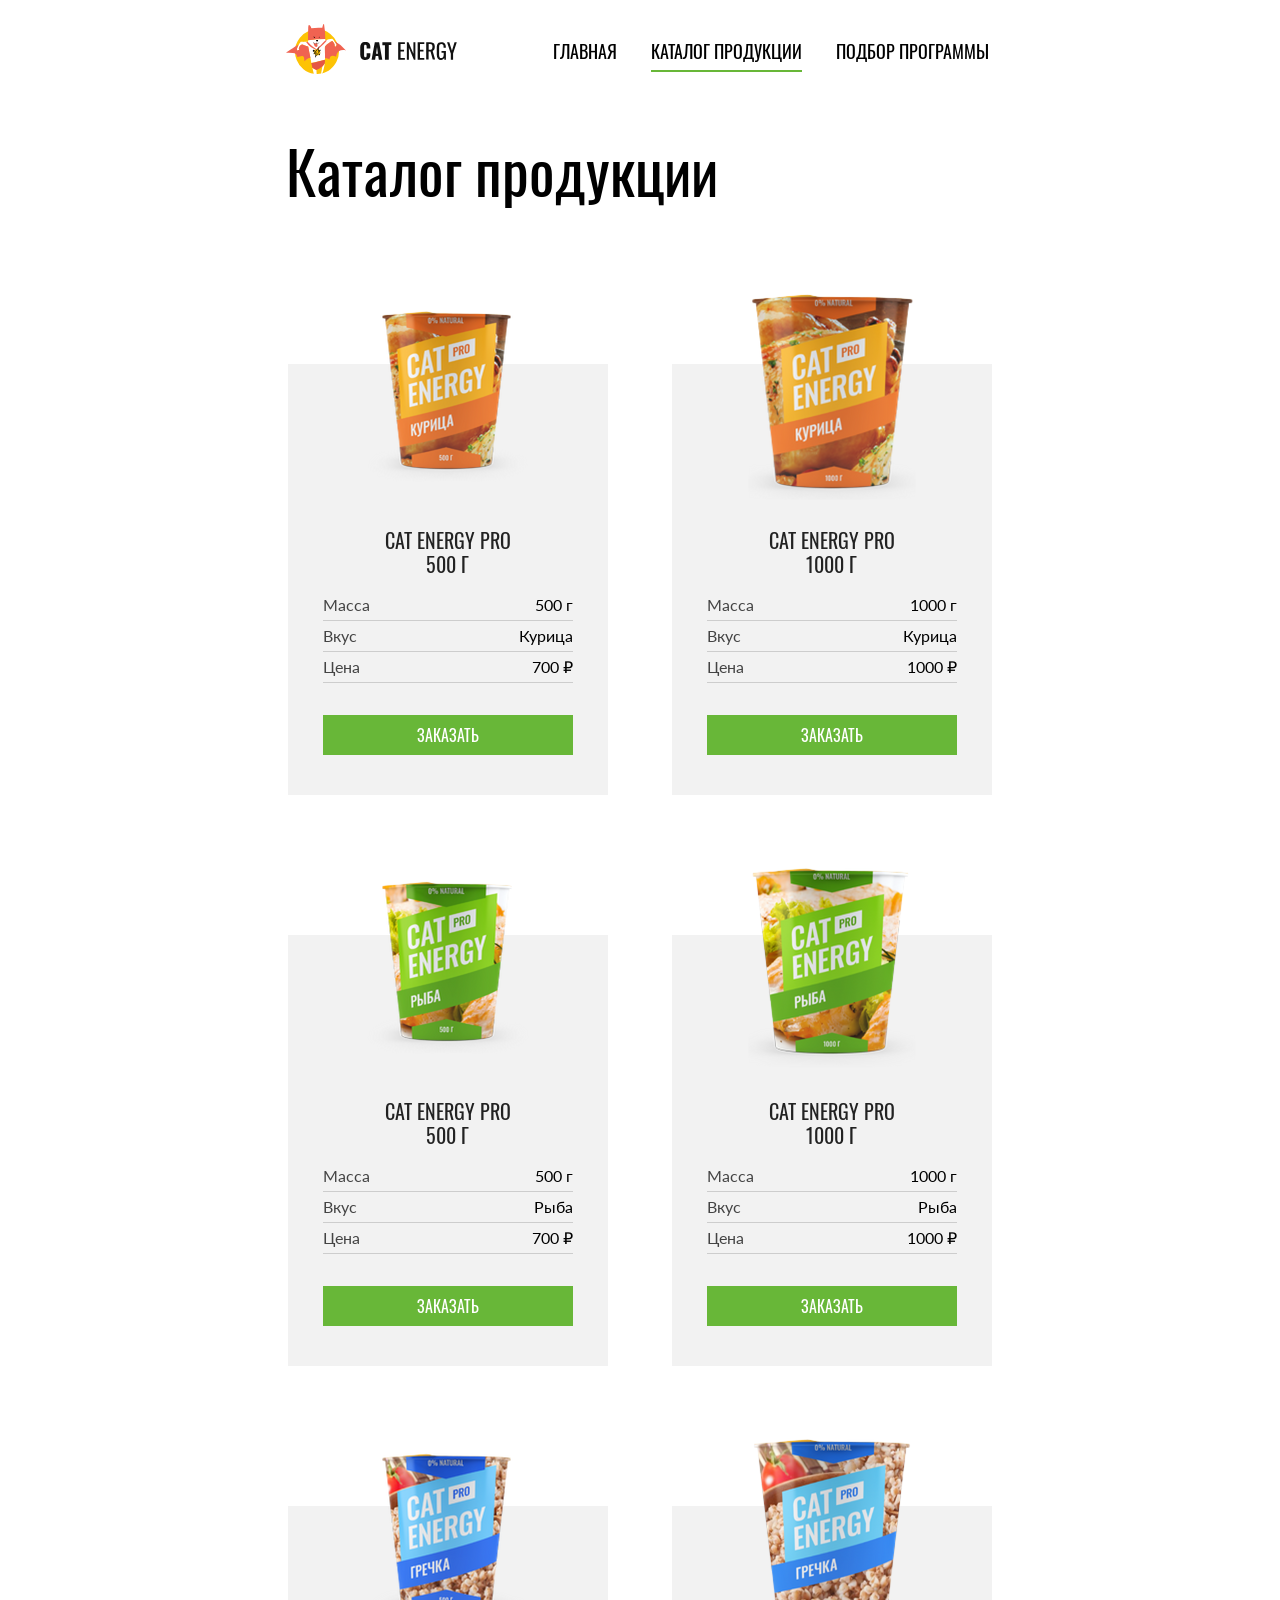
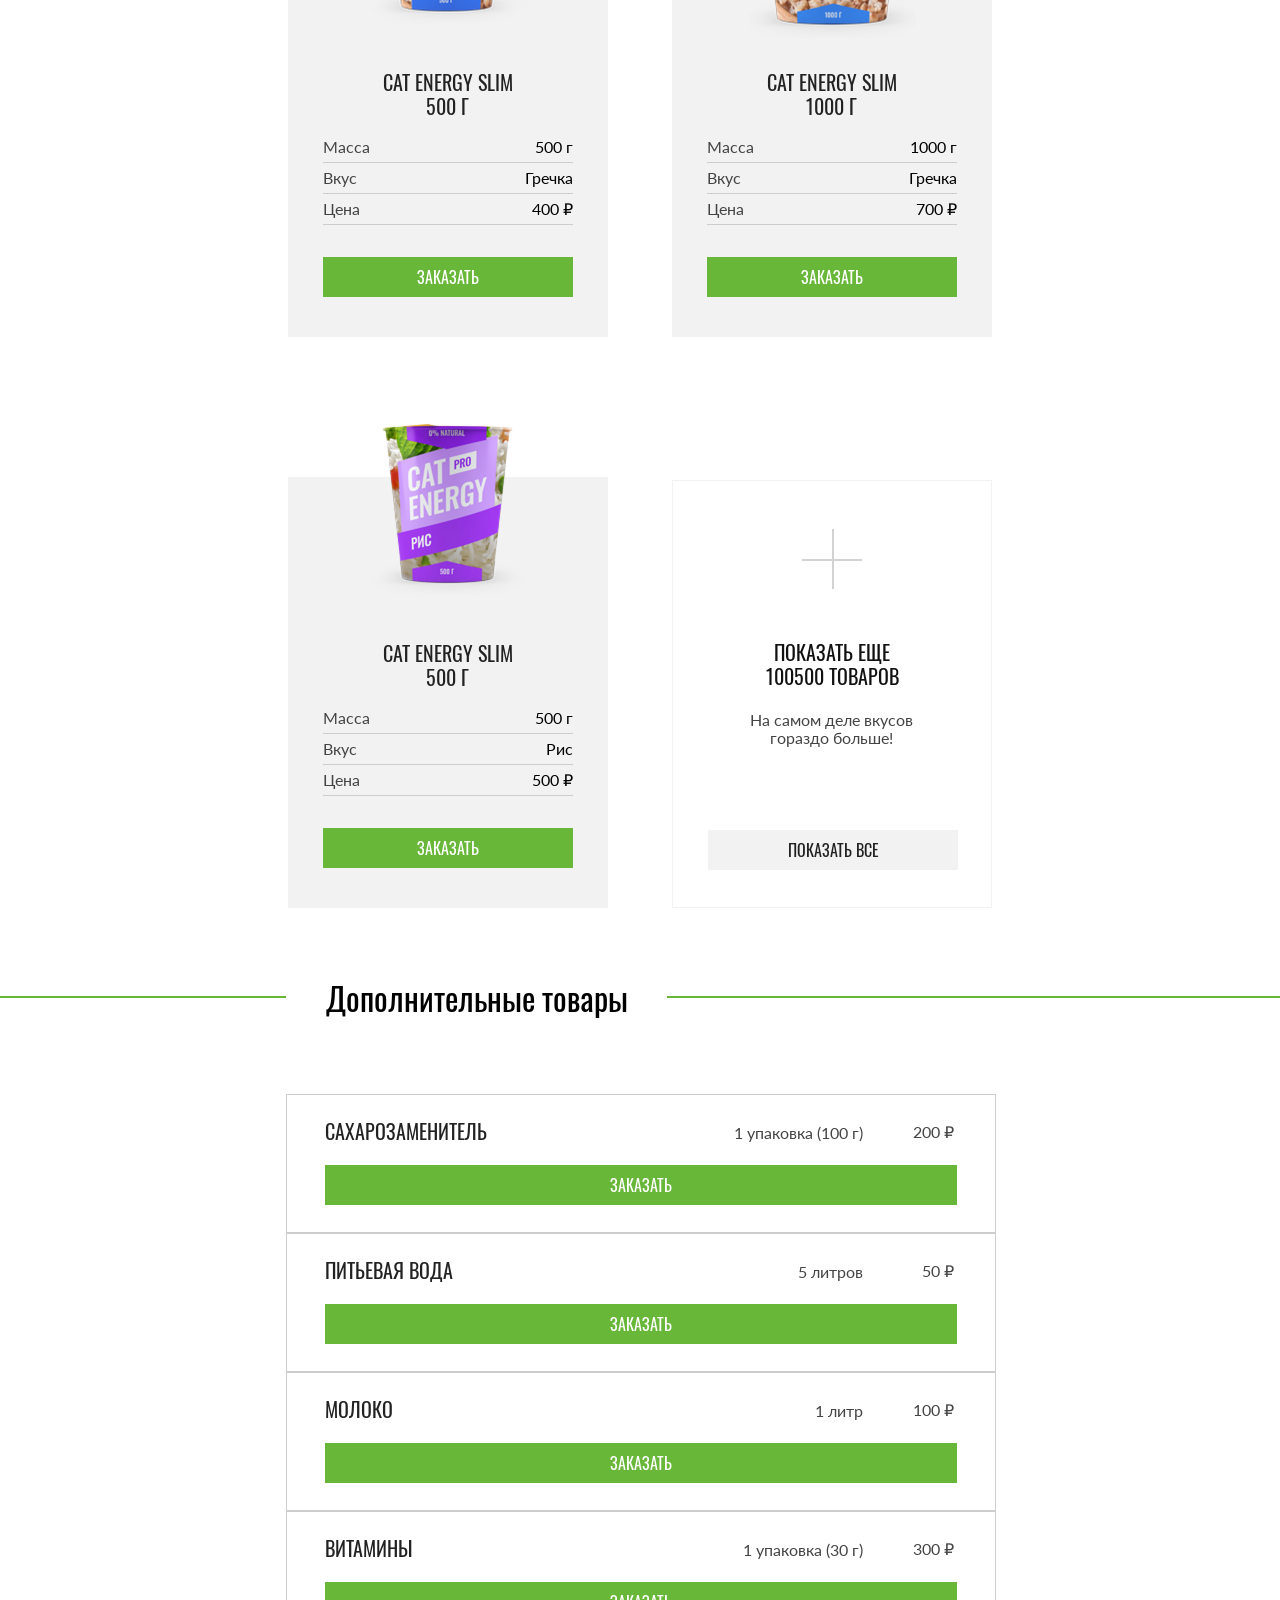
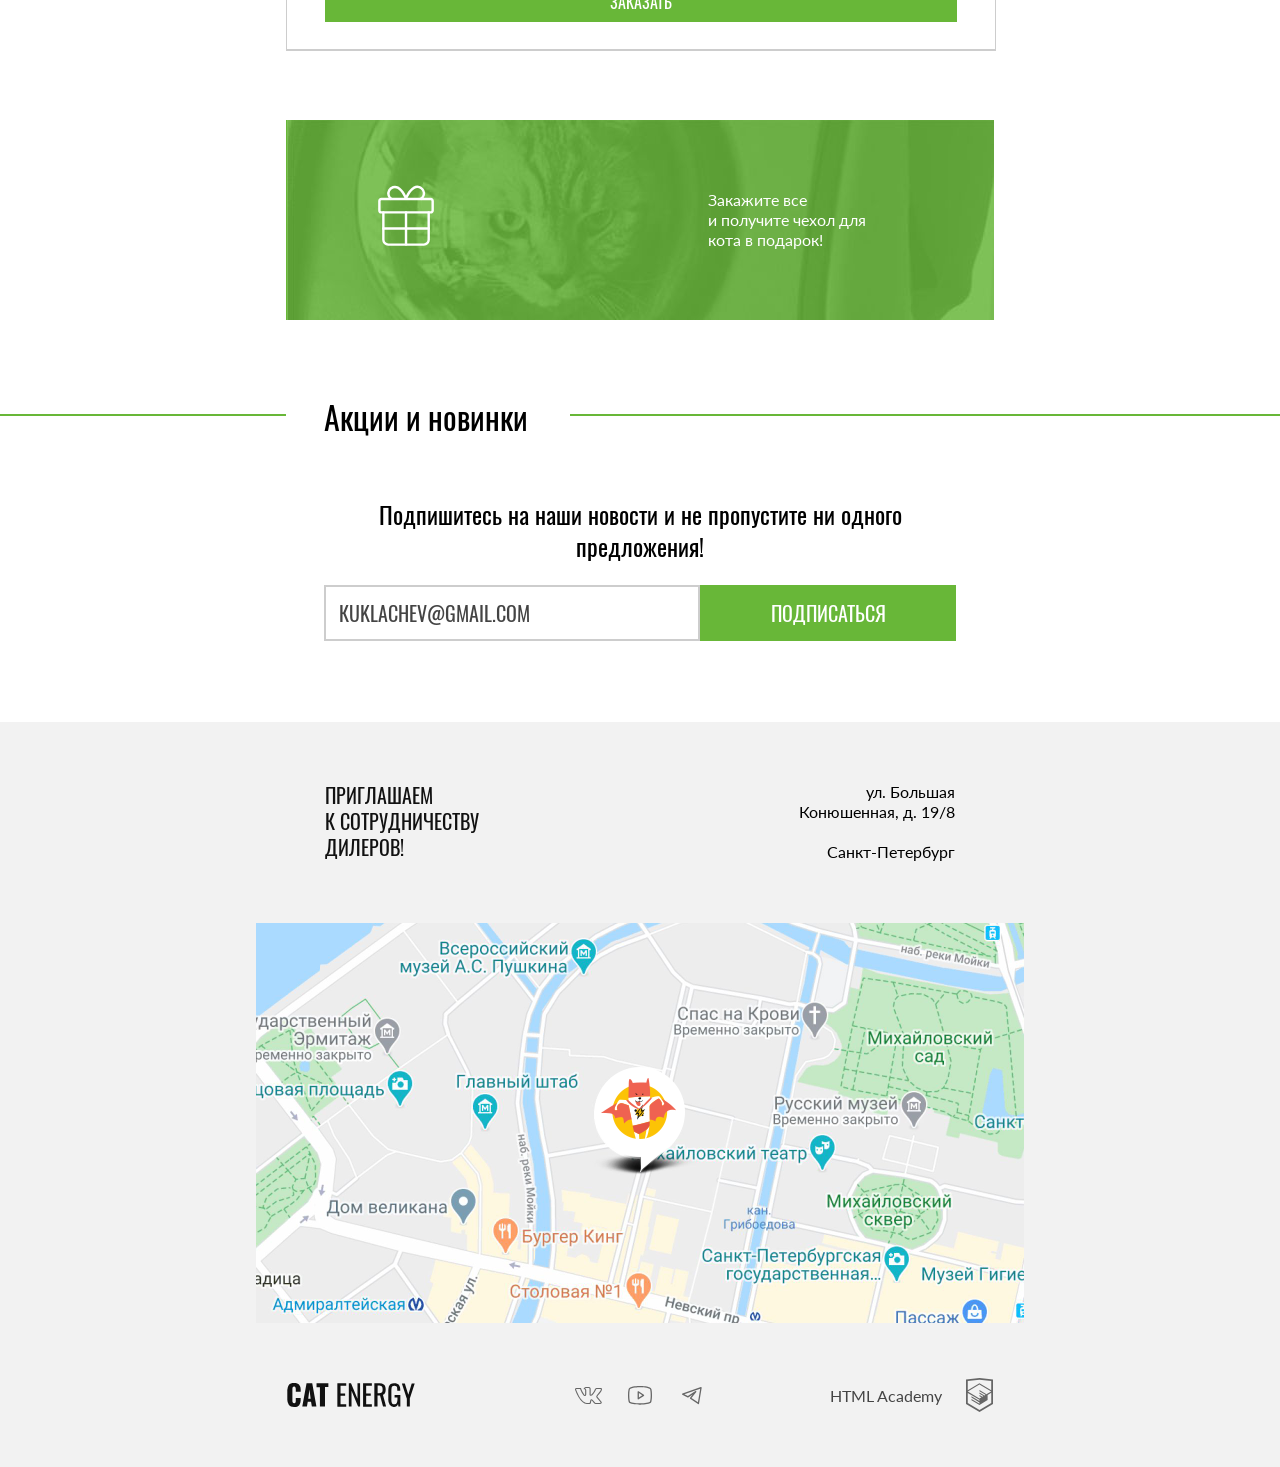
==== commit b3dca3ae: "Deploying to gh-pages from @ Zaiaz0704/2546567-cat-energy-32@10cb6c0cfac4ad19644614780433a040e75a98d" ====
--- a/catalog.html
+++ b/catalog.html
@@ -1 +1 @@
-<!DOCTYPE html><html class="page" lang="ru"><head><meta charset="UTF-8"><title>Cat energy</title><meta name="viewport" content="width=device-width,initial-scale=1"><link rel="stylesheet" href="styles/styles.css"><link rel="icon" type="image/png" href="favicons/favicon16x16.png" sizes="16x16"><link rel="icon" type="image/png" href="favicons/favicon32x32.png" sizes="32x32"><link rel="icon" type="image/png" href="favicons/favicon152x152.png" sizes="180x180"><script src="scripts/index.js" defer="defer"></script></head><body class="body"><header class="header" data-test="header"><a class="header__logo-link" href="#"><picture><source media="(min-width: 1440px)" srcset="images/logo-desktop.svg" width="70" height="59" type="image/svg+xml"><source media="(min-width: 768px)" srcset="images/logo-tablet.svg" width="60" height="50" type="image/svg+xml"><img class="header__logo-cat" src="images/logo-mobile.svg" width="33" height="38" alt="кот в костюме летучей мыши,на фоне желтого круга"></picture><img class="header__logo-text" src="images/logo-cat-energy.svg" width="101" height="18" alt="Логотип"></a><nav class="header__nav nav nav--nojs nav--opened"><button class="nav__toggle" type="button"><span class="visually-hidden">Меню</span></button><ul class="nav__list nav__list--black"><li class="nav__item"><a class="nav__link" href="index.html">ГЛАВНАЯ</a></li><li class="nav__item nav__item--active"><a class="nav__link" href="catalog.html">КАТАЛОГ ПРОДУКЦИИ</a></li><li class="nav__item"><a class="nav__link" href="#">ПОДБОР ПРОГРАММЫ</a></li></ul></nav></header><main class="main" data-test="main"><div class="main__title-wrapper"><h1 class="main__title">Каталог продукции</h1></div><section class="catalog" data-test="catalog"><ul class="catalog__list"><li class="catalog__item card"><a class="card__img-link" href="#"><picture class="card__image"><source media="(min-width: 1440px)" width="169" height="210" type="image/png" srcset="images/chicken-small-desktop@1x.png, images/chicken-small-desktop@2x.png 2x"><source media="(min-width: 768px)" width="200" height="210" type="image/png" srcset="images/chicken-small-tablet@1x.png, images/chicken-small-tablet@2x.png 2x"><img src="images/chicken-small@1x.png" width="140" height="107" alt=" упаковка корма для кошек оранжевого цвета с указанием веса в 500 грамм"></picture></a><div class="card__description-wrapper"><a class="card__title-link" href="#"><h3 class="card__title-text">Cat Energy PRO 500 г</h3></a><ul class="card__list"><li class="card__item"><span class="card__item-label">Масса</span> <span class="card__item-value">500 г</span></li><li class="card__item"><span class="card__item-label">Вкус</span> <span class="card__item-value">Курица</span></li><li class="card__item"><span class="card__item-label">Цена</span> <span class="card__item-value">700 ₽</span></li></ul></div><a class="card__button" href="#">ЗАКАЗАТЬ</a></li><li class="catalog__item card"><a class="card__img-link" href="#"><picture class="card__image"><source media="(min-width: 1440px)" width="169" height="210" type="image/png" srcset="images/chicken-big-desktop@1x.png, images/chicken-big-desktop@2x.png 2x"><source media="(min-width: 768px)" width="200" height="210" type="image/png" srcset="images/chicken-big-tablet@1x.png, images/chicken-big-tablet@2x.png 2x"><img src="images/chicken-big@1x.png" width="140" height="107" alt=" упаковка корма для кошек оранжевого цвета с указанием веса в 1000 грамм"></picture></a><div class="card__description-wrapper"><a class="card__title-link" href="#"><h3 class="card__title-text">Cat Energy PRO 1000 г</h3></a><ul class="card__list"><li class="card__item"><p class="card__item-label">Масса</p><p class="card__item-value">1000 г</p></li><li class="card__item"><p class="card__item-label">Вкус</p><p class="card__item-value">Курица</p></li><li class="card__item"><p class="card__item-label">Цена</p><p class="card__item-value">1000 ₽</p></li></ul></div><a class="card__button" href="#">ЗАКАЗАТЬ</a></li><li class="catalog__item card"><a class="card__img-link" href="#"><picture class="card__image"><source media="(min-width: 1440px)" width="169" height="210" type="image/png" srcset="images/fish-small-desktop@1x.png 1x,images/fish-small-desktop@2x.png 2x"><source media="(min-width: 768px)" width="200" height="210" type="image/png" srcset="images/fish-small-tablet@1x.png 1x,images/fish-small-tablet@2x.png 2x"><img src="images/fish-small@1x.png" width="140" height="107" alt=" упаковка корма для кошек зеленого цвета с указанием  вкуса рыбы и веса в 500 грамм"></picture></a><div class="card__description-wrapper"><a class="card__title-link" href="#"><h3 class="card__title-text">Cat Energy PRO 500 г</h3></a><ul class="card__list"><li class="card__item"><p class="card__item-label">Масса</p><p class="card__item-value">500 г</p></li><li class="card__item"><p class="card__item-label">Вкус</p><p class="card__item-value">Рыба</p></li><li class="card__item"><p class="card__item-label">Цена</p><p class="card__item-value">700 ₽</p></li></ul></div><a class="card__button" href="#">ЗАКАЗАТЬ</a></li><li class="catalog__item card"><a class="card__img-link" href="#"><picture class="card__image"><source media="(min-width: 1440px)" width="169" height="210" type="image/png" srcset="images/fish-big-desktop@1x.png 1x,images/fish-big-desktop@2x.png 2x"><source media="(min-width: 768px)" width="200" height="210" type="image/png" srcset="images/fish-big-tablet@1x.png 1x,images/fish-big-tablet@2x.png 2x"><img src="images/fish-big@1x.png" width="140" height="107" alt="упаковка корма для кошек зеленого  цвета с указанием вкуса и  веса в 1000 грамм"></picture></a><div class="card__description-wrapper"><a class="card__title-link" href="#"><h3 class="card__title-text">Cat Energy PRO 1000 г</h3></a><ul class="card__list"><li class="card__item"><p class="card__item-label">Масса</p><p class="card__item-value">1000 г</p></li><li class="card__item"><p class="card__item-label">Вкус</p><p class="card__item-value">Рыба</p></li><li class="card__item"><p class="card__item-label">Цена</p><p class="card__item-value">1000 ₽</p></li></ul></div><a class="card__button" href="#">ЗАКАЗАТЬ</a></li><li class="catalog__item card"><a class="card__img-link" href="#"><picture class="card__image"><source media="(min-width: 1440px)" width="169" height="210" type="image/png" srcset="images/buckwheat-small-desktop@1x.png 1x,images/buckwheat-small-desktop@2x.png 2x"><source media="(min-width: 768px)" width="200" height="210" type="image/png" srcset="images/buckwheat-small-tablet@1x.png 1x,images/buckwheat-small-tablet@2x.png 2x"><img src="images/buckwheat-small@1x.png" width="140" height="107" alt="упаковка корма для кошек голубого цвета с указанием вкуса гречки и веса в 500 грамм"></picture></a><div class="card__description-wrapper"><a class="card__title-link" href="#"><h3 class="card__title-text">Cat Energy SLIM 500 г</h3></a><ul class="card__list"><li class="card__item"><p class="card__item-label">Масса</p><p class="card__item-value">500 г</p></li><li class="card__item"><p class="card__item-label">Вкус</p><p class="card__item-value">Гречка</p></li><li class="card__item"><p class="card__item-label">Цена</p><p class="card__item-value">400 ₽</p></li></ul></div><a class="card__button" href="#">ЗАКАЗАТЬ</a></li><li class="catalog__item card"><a class="card__img-link" href="#"><picture class="card__image"><source media="(min-width: 1440px)" width="169" height="210" type="image/png" srcset="images/buckwheat-big-desktop@1x.png, images/buckwheat-big-desktop@2x.png 2x"><source media="(min-width: 768px)" width="200" height="210" type="image/png" srcset="images/buckwheat-big-tablet@1x.png, images/buckwheat-big-tablet@2x.png 2x"><img src="images/buckwheat-big@1x.png" width="140" height="107" alt=" упаковка корма для кошек голубого цвета с указанием  вкуса гречки и веса в 1000 грамм"></picture></a><div class="card__description-wrapper"><a class="card__title-link" href="#"><h3 class="card__title-text">Cat Energy SLIM 1000 г</h3></a><ul class="card__list"><li class="card__item"><p class="card__item-label">Масса</p><p class="card__item-value">1000 г</p></li><li class="card__item"><p class="card__item-label">Вкус</p><p class="card__item-value">Гречка</p></li><li class="card__item"><p class="card__item-label">Цена</p><p class="card__item-value">700 ₽</p></li></ul></div><a class="card__button" href="#">ЗАКАЗАТЬ</a></li><li class="catalog__item card"><a class="card__img-link" href="#"><picture class="card__image"><source media="(min-width: 1440px)" width="169" height="210" type="image/png" srcset="images/rice-desktop@1x.png 1x,images/rice-desktop@2x.png 2x"><source media="(min-width: 768px)" width="200" height="210" type="image/png" srcset="images/rice-tablet@1x.png 1x,images/rice-tablet@2x.png 2x"><img src="images/rice@1x.png" width="140" height="107" alt=" упаковка корма для кошек сиреневого цвета с указанием вкуса  риса и  веса в 500 грамм"></picture></a><div class="card__description-wrapper"><a class="card__title-link" href="#"><h3 class="card__title-text">Cat Energy SLIM 500 г</h3></a><ul class="card__list"><li class="card__item"><p class="card__item-label">Масса</p><p class="card__item-value">500 г</p></li><li class="card__item"><p class="card__item-label">Вкус</p><p class="card__item-value">Рис</p></li><li class="card__item"><p class="card__item-label">Цена</p><p class="card__item-value">500 ₽</p></li></ul></div><a class="card__button" href="#">ЗАКАЗАТЬ</a></li><li class="catalog__last-item"><img class="catalog__last-item-image" src="images/plus.svg" width="30" height="30" alt="плюс"><h3 class="catalog__last-item-title">Показать еще 100500 товаров</h3><p class="catalog__last-item-info">На самом деле вкусов гораздо больше!</p><a class="catalog__last-item-button" href="#">ПОКАЗАТЬ ВСЕ</a></li></ul></section><section class="addition" data-test="addition"><div class="addition__title-wrapper"><h2 class="addition__title">Дополнительные товары</h2></div><ul class="addition__list"><li class="addition__item"><h3 class="addition__item-title">САХАРОЗАМЕНИТЕЛЬ</h3><span class="addition__item-count">1 упаковка (100 г)</span> <span class="addition__item-price">200 ₽</span> <a class="addition__item-button" href="#">ЗАКАЗАТЬ</a></li><li class="addition__item"><h3 class="addition__item-title">ПИТЬЕВАЯ ВОДА</h3><span class="addition__item-count">5 литров</span> <span class="addition__item-price">50 ₽</span> <a class="addition__item-button" href="#">ЗАКАЗАТЬ</a></li><li class="addition__item"><h3 class="addition__item-title">МОЛОКО</h3><span class="addition__item-count">1 литр</span> <span class="addition__item-price">100 ₽</span> <a class="addition__item-button" href="#">ЗАКАЗАТЬ</a></li><li class="addition__item"><h3 class="addition__item-title">ВИТАМИНЫ</h3><span class="addition__item-count">1 упаковка (30 г)</span> <span class="addition__item-price">300 ₽</span> <a class="addition__item-button" href="#">ЗАКАЗАТЬ</a></li></ul><div class="addition__slogan"><h3 class="addition__slogan-text">Закажите все<br>и получите чехол для<br>кота в подарок!</h3></div></section><section class="subscribe" data-test="subscribe"><div class="subscribe__title-wrapper"><h2 class="subscribe__title">Акции и новинки</h2></div><p class="subscribe__subtitle">Подпишитесь на наши новости и не пропустите ни одного предложения!</p><form class="subscribe__form form" action="https://echo.htmlacademy.ru" method="post"><label class="visually-hidden" for="email">email</label> <input class="form__input" placeholder="ваш email" id="email" value="кuklachev@gmail.com" name="email"> <button class="form__submit" type="submit">ПОДПИСАТЬСЯ</button></form></section><section class="location" data-test="location"><div class="location__advertising"><h3 class="location__slogan">ПРИГЛАШАЕМ<br>К СОТРУДНИЧЕСТВУ<br>ДИЛЕРОВ!</h3><div class="location__address-wrapper"><p class="location__address">ул. Большая<br>Конюшенная, д. 19/8</p><p class="location__address location__address--town">Санкт-Петербург</p></div></div><iframe class="location__map" src="https://www.google.com/maps/embed?pb=!1m14!1m12!1m3!1d1680.6231022423724!2d30.32116930439326!3d59.93863080615572!2m3!1f0!2f0!3f0!3m2!1i1024!2i768!4f13.1!5e0!3m2!1sru!2sru!4v1726518446681!5m2!1sru!2sru" width="320" height="362" style="border:0;" allowfullscreen="" loading="lazy" referrerpolicy="no-referrer-when-downgrade"></iframe></section></main><footer class="footer" data-test="footer"><div class="footer__container"><a class="footer__logo" href="index.html"><img src="images/logo-cat-energy.svg" width="128" height="24" alt="логотип компании"></a><ul class="footer__list social"><li class="social__item"><a class="social__link" href="https://vk.com/htmlacademy"><span class="visually-hidden">vkontakte</span></a></li><li class="social__item"><a class="social__link social__link--youtube" href="https://www.youtube.com/user/htmlacademyru"><span class="visually-hidden">youtube</span></a></li><li class="social__item"><a class="social__link social__link--telegram" href="https://t.me/htmlacademy"><span class="visually-hidden">telegram</span></a></li></ul><a class="footer__developer-link" href="https://htmlacademy.ru/intensive/adaptive"><span class="footer__developer-text">HTML Academy</span><div class="footer__developer-logo"></div></a></div></footer></body></html>+<!DOCTYPE html><html class="page" lang="ru"><head><meta charset="UTF-8"><title>Cat energy</title><meta name="viewport" content="width=device-width,initial-scale=1"><link rel="icon" href="favicons/favicon.ico"><link rel="icon" type="image/png" href="favicons/favicon16x16.png" sizes="16x16"><link rel="icon" type="image/png" href="favicons/favicon32x32.png" sizes="32x32"><link rel="icon" type="image/png" href="favicons/favicon152x152.png" sizes="180x180"><link rel="preload" href="styles/styles.css" as="style"><link rel="preload" href="scripts/index.js" as="script"><link rel="stylesheet" href="styles/styles.css"><link rel="icon" type="image/png" href="favicons/favicon16x16.png" sizes="16x16"><link rel="icon" type="image/png" href="favicons/favicon32x32.png" sizes="32x32"><link rel="icon" type="image/png" href="favicons/favicon152x152.png" sizes="180x180"><script src="scripts/index.js" defer="defer"></script></head><body class="body"><header class="header" data-test="header"><a class="header__logo-link" href="index.html"><picture><source media="(min-width: 1440px)" srcset="images/logo-desktop.svg" width="70" height="59" type="image/svg+xml"><source media="(min-width: 768px)" srcset="images/logo-tablet.svg" width="60" height="50" type="image/svg+xml"><img class="header__logo-cat" src="images/logo-mobile.svg" width="33" height="38" alt="кот в костюме летучей мыши,на фоне желтого круга"></picture><img class="header__logo-text" src="images/logo-cat-energy.svg" width="101" height="18" alt="Логотип"></a><nav class="header__nav nav nav--nojs nav--opened"><button class="nav__toggle" type="button"><span class="visually-hidden">Меню</span></button><ul class="nav__list nav__list--black"><li class="nav__item"><a class="nav__link" href="index.html">ГЛАВНАЯ</a></li><li class="nav__item nav__item--active"><a class="nav__link" href="catalog.html">КАТАЛОГ ПРОДУКЦИИ</a></li><li class="nav__item"><a class="nav__link" href="#">ПОДБОР ПРОГРАММЫ</a></li></ul></nav></header><main class="main" data-test="main"><div class="main__title-wrapper"><h1 class="main__title">Каталог продукции</h1></div><section class="catalog" data-test="catalog"><ul class="catalog__list"><li class="catalog__item card"><a class="card__img-link" href="#"><picture class="card__image"><source media="(min-width: 1440px)" width="169" height="210" type="image/png" srcset="images/chicken-small-desktop@1x.png, images/chicken-small-desktop@2x.png 2x"><source media="(min-width: 768px)" width="200" height="210" type="image/png" srcset="images/chicken-small-tablet@1x.png, images/chicken-small-tablet@2x.png 2x"><img src="images/chicken-small@1x.png" width="140" height="107" alt=" упаковка корма для кошек оранжевого цвета с указанием веса в 500 грамм"></picture></a><div class="card__description-wrapper"><a class="card__title-link" href="#"><h3 class="card__title-text">Cat Energy PRO 500 г</h3></a><ul class="card__list"><li class="card__item"><span class="card__item-label">Масса</span> <span class="card__item-value">500 г</span></li><li class="card__item"><span class="card__item-label">Вкус</span> <span class="card__item-value">Курица</span></li><li class="card__item"><span class="card__item-label">Цена</span> <span class="card__item-value">700 ₽</span></li></ul></div><a class="card__button" href="#">ЗАКАЗАТЬ</a></li><li class="catalog__item card"><a class="card__img-link" href="#"><picture class="card__image"><source media="(min-width: 1440px)" width="169" height="210" type="image/png" srcset="images/chicken-big-desktop@1x.png, images/chicken-big-desktop@2x.png 2x"><source media="(min-width: 768px)" width="200" height="210" type="image/png" srcset="images/chicken-big-tablet@1x.png, images/chicken-big-tablet@2x.png 2x"><img src="images/chicken-big@1x.png" width="140" height="107" alt=" упаковка корма для кошек оранжевого цвета с указанием веса в 1000 грамм"></picture></a><div class="card__description-wrapper"><a class="card__title-link" href="#"><h3 class="card__title-text">Cat Energy PRO 1000 г</h3></a><ul class="card__list"><li class="card__item"><p class="card__item-label">Масса</p><p class="card__item-value">1000 г</p></li><li class="card__item"><p class="card__item-label">Вкус</p><p class="card__item-value">Курица</p></li><li class="card__item"><p class="card__item-label">Цена</p><p class="card__item-value">1000 ₽</p></li></ul></div><a class="card__button" href="#">ЗАКАЗАТЬ</a></li><li class="catalog__item card"><a class="card__img-link" href="#"><picture class="card__image"><source media="(min-width: 1440px)" width="169" height="210" type="image/png" srcset="images/fish-small-desktop@1x.png 1x,images/fish-small-desktop@2x.png 2x"><source media="(min-width: 768px)" width="200" height="210" type="image/png" srcset="images/fish-small-tablet@1x.png 1x,images/fish-small-tablet@2x.png 2x"><img src="images/fish-small@1x.png" width="140" height="107" alt=" упаковка корма для кошек зеленого цвета с указанием  вкуса рыбы и веса в 500 грамм"></picture></a><div class="card__description-wrapper"><a class="card__title-link" href="#"><h3 class="card__title-text">Cat Energy PRO 500 г</h3></a><ul class="card__list"><li class="card__item"><p class="card__item-label">Масса</p><p class="card__item-value">500 г</p></li><li class="card__item"><p class="card__item-label">Вкус</p><p class="card__item-value">Рыба</p></li><li class="card__item"><p class="card__item-label">Цена</p><p class="card__item-value">700 ₽</p></li></ul></div><a class="card__button" href="#">ЗАКАЗАТЬ</a></li><li class="catalog__item card"><a class="card__img-link" href="#"><picture class="card__image"><source media="(min-width: 1440px)" width="169" height="210" type="image/png" srcset="images/fish-big-desktop@1x.png 1x,images/fish-big-desktop@2x.png 2x"><source media="(min-width: 768px)" width="200" height="210" type="image/png" srcset="images/fish-big-tablet@1x.png 1x,images/fish-big-tablet@2x.png 2x"><img src="images/fish-big@1x.png" width="140" height="107" alt="упаковка корма для кошек зеленого  цвета с указанием вкуса и  веса в 1000 грамм"></picture></a><div class="card__description-wrapper"><a class="card__title-link" href="#"><h3 class="card__title-text">Cat Energy PRO 1000 г</h3></a><ul class="card__list"><li class="card__item"><p class="card__item-label">Масса</p><p class="card__item-value">1000 г</p></li><li class="card__item"><p class="card__item-label">Вкус</p><p class="card__item-value">Рыба</p></li><li class="card__item"><p class="card__item-label">Цена</p><p class="card__item-value">1000 ₽</p></li></ul></div><a class="card__button" href="#">ЗАКАЗАТЬ</a></li><li class="catalog__item card"><a class="card__img-link" href="#"><picture class="card__image"><source media="(min-width: 1440px)" width="169" height="210" type="image/png" srcset="images/buckwheat-small-desktop@1x.png 1x,images/buckwheat-small-desktop@2x.png 2x"><source media="(min-width: 768px)" width="200" height="210" type="image/png" srcset="images/buckwheat-small-tablet@1x.png 1x,images/buckwheat-small-tablet@2x.png 2x"><img src="images/buckwheat-small@1x.png" width="140" height="107" alt="упаковка корма для кошек голубого цвета с указанием вкуса гречки и веса в 500 грамм"></picture></a><div class="card__description-wrapper"><a class="card__title-link" href="#"><h3 class="card__title-text">Cat Energy SLIM 500 г</h3></a><ul class="card__list"><li class="card__item"><p class="card__item-label">Масса</p><p class="card__item-value">500 г</p></li><li class="card__item"><p class="card__item-label">Вкус</p><p class="card__item-value">Гречка</p></li><li class="card__item"><p class="card__item-label">Цена</p><p class="card__item-value">400 ₽</p></li></ul></div><a class="card__button" href="#">ЗАКАЗАТЬ</a></li><li class="catalog__item card"><a class="card__img-link" href="#"><picture class="card__image"><source media="(min-width: 1440px)" width="169" height="210" type="image/png" srcset="images/buckwheat-big-desktop@1x.png, images/buckwheat-big-desktop@2x.png 2x"><source media="(min-width: 768px)" width="200" height="210" type="image/png" srcset="images/buckwheat-big-tablet@1x.png, images/buckwheat-big-tablet@2x.png 2x"><img src="images/buckwheat-big@1x.png" width="140" height="107" alt=" упаковка корма для кошек голубого цвета с указанием  вкуса гречки и веса в 1000 грамм"></picture></a><div class="card__description-wrapper"><a class="card__title-link" href="#"><h3 class="card__title-text">Cat Energy SLIM 1000 г</h3></a><ul class="card__list"><li class="card__item"><p class="card__item-label">Масса</p><p class="card__item-value">1000 г</p></li><li class="card__item"><p class="card__item-label">Вкус</p><p class="card__item-value">Гречка</p></li><li class="card__item"><p class="card__item-label">Цена</p><p class="card__item-value">700 ₽</p></li></ul></div><a class="card__button" href="#">ЗАКАЗАТЬ</a></li><li class="catalog__item card"><a class="card__img-link" href="#"><picture class="card__image"><source media="(min-width: 1440px)" width="169" height="210" type="image/png" srcset="images/rice-desktop@1x.png 1x,images/rice-desktop@2x.png 2x"><source media="(min-width: 768px)" width="200" height="210" type="image/png" srcset="images/rice-tablet@1x.png 1x,images/rice-tablet@2x.png 2x"><img src="images/rice@1x.png" width="140" height="107" alt=" упаковка корма для кошек сиреневого цвета с указанием вкуса  риса и  веса в 500 грамм"></picture></a><div class="card__description-wrapper"><a class="card__title-link" href="#"><h3 class="card__title-text">Cat Energy SLIM 500 г</h3></a><ul class="card__list"><li class="card__item"><p class="card__item-label">Масса</p><p class="card__item-value">500 г</p></li><li class="card__item"><p class="card__item-label">Вкус</p><p class="card__item-value">Рис</p></li><li class="card__item"><p class="card__item-label">Цена</p><p class="card__item-value">500 ₽</p></li></ul></div><a class="card__button" href="#">ЗАКАЗАТЬ</a></li><li class="catalog__last-item"><img class="catalog__last-item-image" src="images/plus.svg" width="30" height="30" alt="плюс"><h3 class="catalog__last-item-title">Показать еще 100500 товаров</h3><p class="catalog__last-item-info">На самом деле вкусов гораздо больше!</p><a class="catalog__last-item-button" href="#">ПОКАЗАТЬ ВСЕ</a></li></ul></section><section class="addition" data-test="addition"><div class="addition__title-wrapper"><h2 class="addition__title">Дополнительные товары</h2></div><ul class="addition__list"><li class="addition__item"><h3 class="addition__item-title">САХАРОЗАМЕНИТЕЛЬ</h3><span class="addition__item-count">1 упаковка (100 г)</span> <span class="addition__item-price">200 ₽</span> <a class="addition__item-button" href="#">ЗАКАЗАТЬ</a></li><li class="addition__item"><h3 class="addition__item-title">ПИТЬЕВАЯ ВОДА</h3><span class="addition__item-count">5 литров</span> <span class="addition__item-price">50 ₽</span> <a class="addition__item-button" href="#">ЗАКАЗАТЬ</a></li><li class="addition__item"><h3 class="addition__item-title">МОЛОКО</h3><span class="addition__item-count">1 литр</span> <span class="addition__item-price">100 ₽</span> <a class="addition__item-button" href="#">ЗАКАЗАТЬ</a></li><li class="addition__item"><h3 class="addition__item-title">ВИТАМИНЫ</h3><span class="addition__item-count">1 упаковка (30 г)</span> <span class="addition__item-price">300 ₽</span> <a class="addition__item-button" href="#">ЗАКАЗАТЬ</a></li></ul><div class="addition__slogan"><h3 class="addition__slogan-text">Закажите все<br>и получите чехол для<br>кота в подарок!</h3></div></section><section class="subscribe" data-test="subscribe"><div class="subscribe__title-wrapper"><h2 class="subscribe__title">Акции и новинки</h2></div><p class="subscribe__subtitle">Подпишитесь на наши новости и не пропустите ни одного предложения!</p><form class="subscribe__form form" action="https://echo.htmlacademy.ru" method="post"><label class="visually-hidden" for="email">email</label> <input class="form__input" placeholder="ваш email" id="email" value="кuklachev@gmail.com" name="email"> <button class="form__submit" type="submit">ПОДПИСАТЬСЯ</button></form></section><section class="location" data-test="location"><div class="location__advertising"><h3 class="location__slogan">ПРИГЛАШАЕМ<br>К СОТРУДНИЧЕСТВУ<br>ДИЛЕРОВ!</h3><div class="location__address-wrapper"><p class="location__address">ул. Большая<br>Конюшенная, д. 19/8</p><p class="location__address location__address--town">Санкт-Петербург</p></div></div><iframe class="location__map" src="https://www.google.com/maps/embed?pb=!1m14!1m12!1m3!1d1680.6231022423724!2d30.32116930439326!3d59.93863080615572!2m3!1f0!2f0!3f0!3m2!1i1024!2i768!4f13.1!5e0!3m2!1sru!2sru!4v1726518446681!5m2!1sru!2sru" width="320" height="362" style="border:0;" allowfullscreen="" loading="lazy" referrerpolicy="no-referrer-when-downgrade"></iframe></section></main><footer class="footer" data-test="footer"><div class="footer__container"><a class="footer__logo" href="index.html"><img src="images/logo-cat-energy.svg" width="128" height="24" alt="логотип компании"></a><ul class="footer__list social"><li class="social__item"><a class="social__link" href="https://vk.com/htmlacademy"><span class="visually-hidden">vkontakte</span></a></li><li class="social__item"><a class="social__link social__link--youtube" href="https://www.youtube.com/user/htmlacademyru"><span class="visually-hidden">youtube</span></a></li><li class="social__item"><a class="social__link social__link--telegram" href="https://t.me/htmlacademy"><span class="visually-hidden">telegram</span></a></li></ul><a class="footer__developer-link" href="https://htmlacademy.ru/intensive/adaptive"><span class="footer__developer-text">HTML Academy</span><div class="footer__developer-logo"></div></a></div></footer></body></html>
--- a/styles/styles.css
+++ b/styles/styles.css
@@ -472,7 +472,7 @@
 @media (min-width: 1440px) {
   .program__wrapper {
     width: 570px;
-    height: 374px;
+    min-height: 374px;
     padding: 29.5px 52px 65px;
   }
   .program__wrapper::after {
@@ -758,7 +758,7 @@
   width: 100%;
   font-family: "Oswald", "Arial", sans-serif;
   color: #ffffff;
-  background-image: url("../images/green-can-mobil@1x.png"), linear-gradient(to bottom, #5eaa2f 302px, #ffffff 50%);
+  background-image: url("../images/green-can-mobil@1x.jpg"), linear-gradient(to bottom, #5eaa2f 302px, #ffffff 302px);
   background-size: 320px auto, 100%;
   background-repeat: no-repeat;
   background-position: top;
@@ -772,9 +772,9 @@
 }
 @media (min-width: 1440px) {
   .promo {
-    background-image: url("../images/green-cat-desktop@1x.png"), linear-gradient(to right, #ffffff 50%, #5eaa2f 50%);
-    background-size: auto 100%;
-    background-position: right;
+    background-image: url("../images/green-cat-desktop@1x.jpg"), linear-gradient(to right, #ffffff 50%, #5eaa2f 50%);
+    background-size: 720px 694px, 100%;
+    background-position: right bottom;
   }
 }
 
@@ -826,6 +826,7 @@
 @media (min-width: 1440px) {
   .promo__title {
     color: #000000;
+    width: 50%;
     margin: 0;
     margin-top: 199px;
     margin-bottom: 40px;
@@ -1036,8 +1037,7 @@
   }
   .work__item::before {
     position: absolute;
-    top: auto;
-    bottom: 55px;
+    top: 0;
     left: 105px;
     content: "";
     width: 112px;
@@ -1077,8 +1077,6 @@
   }
   .work__item--container::before {
     position: absolute;
-    top: auto;
-    bottom: 55px;
     left: 111px;
     content: "";
     width: 134px;
@@ -1103,8 +1101,6 @@
   }
   .work__item--fork::before {
     position: absolute;
-    top: auto;
-    bottom: 50px;
     left: 113px;
     content: "";
     width: 134px;
@@ -1132,8 +1128,6 @@
   }
   .work__item--clock::before {
     position: absolute;
-    top: auto;
-    bottom: 54px;
     left: 116px;
     content: "";
     width: 136px;
@@ -1469,7 +1463,15 @@
 .example__pictures {
   position: relative;
   display: flex;
+  justify-content: flex-start;
+  width: 280px;
   margin: 0 auto;
+}
+@media (min-width: 768px) {
+  .example__pictures {
+    width: 560px;
+    height: 512px;
+  }
 }
 @media (min-width: 1440px) {
   .example__pictures {
@@ -1478,12 +1480,39 @@
 }
 
 .example__before {
-  display: flex;
-  width: 100%;
-}
-@media (min-width: 1440px) {
+  position: relative;
+  display: flex;
+  width: 140px;
+  height: 256px;
+  overflow: hidden;
+}
+@media (min-width: 768px) {
   .example__before {
-    padding-left: 50px;
+    width: 50%;
+    height: 512px;
+  }
+}
+
+.example__before-img {
+  position: absolute;
+  content: "";
+  top: 0;
+  left: 70px;
+  width: 100%;
+  height: 100%;
+  object-fit: cover;
+  overflow: visible;
+  z-index: 1;
+}
+@media (min-width: 768px) {
+  .example__before-img {
+    top: 3px;
+    left: 142px;
+  }
+}
+@media (min-width: 1440px) {
+  .example__before-img {
+    left: 165px;
   }
 }
 
@@ -1493,7 +1522,6 @@
   display: flex;
   width: 50%;
   height: 100%;
-  background-color: #eaeaea;
   overflow: hidden;
 }
 .example__after img {
@@ -1502,17 +1530,11 @@
   left: -70px;
 }
 @media (min-width: 768px) {
-  .example__after {
-    background-image: linear-gradient(to bottom, #ffffff 30%, #eaeaea 30% 100%);
-  }
   .example__after img {
     left: -138px;
   }
 }
 @media (min-width: 1440px) {
-  .example__after {
-    background-image: linear-gradient(to bottom, #ffffff 23%, #eaeaea 23% 100%);
-  }
   .example__after img {
     left: -165px;
   }
@@ -1526,6 +1548,10 @@
   display: flex;
   width: 40px;
   height: 100%;
+  background-color: transparent;
+  border: none;
+  outline: none;
+  font-size: 0;
   background-image: url("../images/renge-default@2x.png");
   background-repeat: no-repeat;
   background-size: contain;
@@ -1883,7 +1909,7 @@
 }
 @media (min-width: 1440px) {
   .card__list {
-    margin-bottom: 32px;
+    margin-bottom: 30px;
   }
 }
 
@@ -1910,7 +1936,8 @@
     align-items: flex-start;
     align-content: flex-start;
     padding-top: 1px;
-    padding-bottom: 0;
+    padding-bottom: 5px;
+    margin-bottom: 4px;
   }
 }
 
@@ -1927,11 +1954,6 @@
     font-size: 16px;
     line-height: 20px;
     margin-bottom: 2px;
-  }
-}
-@media (min-width: 1440px) {
-  .card__item-label {
-    margin-bottom: 10px;
   }
 }
 
@@ -2053,7 +2075,7 @@
     align-content: flex-start;
     width: 100%;
     min-height: 500px;
-    padding: 0 38px;
+    padding: 0 38px 38px;
     background-image: linear-gradient(to bottom, #ffffff 14%, #f2f2f2 14% 100%);
     border: none;
   }
@@ -2254,7 +2276,7 @@
   width: 320px;
   padding: 0;
   margin: 0 auto;
-  margin-bottom: 0;
+  margin-bottom: 34px;
   list-style: none;
   border-bottom: 1px solid #cdcdcd;
 }
@@ -2272,6 +2294,7 @@
     width: 896px;
     margin: 0;
     border-top: 1px solid #cdcdcd;
+    border-bottom: none;
   }
 }
 
@@ -2295,7 +2318,7 @@
 @media (min-width: 1440px) {
   .addition__item {
     text-align: center;
-    padding: 15px 0 16px;
+    padding: 15px 0;
     border: none;
     border-bottom: 1px solid #cdcdcd;
   }
@@ -2523,10 +2546,13 @@
 .addition__slogan {
   position: relative;
   display: flex;
-  width: 100%;
-  padding-top: 34px;
+  justify-content: center;
+  align-items: flex-end;
+  width: 100%;
   min-height: 290px;
-  background-image: url("../images/cat-backpack-desktop@1x.png");
+  padding-bottom: 27px;
+  background-color: #68b738;
+  background-image: url("../images/cat-backpack-mobil@1x.jpg");
   background-size: 280px 290px;
   background-repeat: no-repeat;
   background-position: bottom;
@@ -2534,7 +2560,7 @@
 .addition__slogan::before {
   position: absolute;
   content: "";
-  top: 93px;
+  top: 59px;
   left: 50%;
   transform: translateX(-50%);
   width: 78px;
@@ -2548,10 +2574,11 @@
   .addition__slogan {
     justify-content: flex-end;
     align-items: center;
-    background-image: url("../images/cat-backpack-tablet@1x.png");
+    background-image: url("../images/cat-backpack-tablet@1x.jpg");
     min-height: 200px;
     background-size: 707px 200px;
     padding: 0;
+    padding-right: 125px;
   }
   .addition__slogan::before {
     top: 59px;
@@ -2560,10 +2587,14 @@
 }
 @media (min-width: 1440px) {
   .addition__slogan {
-    background-image: url("../images/cat-backpack-desktop@1x.png");
+    background-image: url("../images/cat-backpack-desktop@1x.jpg");
+    justify-content: center;
+    align-items: flex-end;
     width: 245px;
     height: 288px;
     margin-left: auto;
+    padding: 0;
+    padding-bottom: 27px;
     background-size: cover;
   }
   .addition__slogan::before {
@@ -2574,7 +2605,6 @@
 
 .addition__slogan-text {
   width: 161px;
-  margin: 187px auto 43px;
   font-family: "Lato", "Arial", sans-serif;
   font-weight: 400;
   font-size: 16px;
@@ -2584,16 +2614,12 @@
 }
 @media (min-width: 768px) {
   .addition__slogan-text {
-    margin: 0;
-    margin-right: 127px;
     text-align: start;
   }
 }
 @media (min-width: 1440px) {
   .addition__slogan-text {
     text-align: center;
-    margin-right: 41px;
-    margin-top: 137px;
   }
 }
 
--- a/styles/styles.css
+++ b/styles/styles.css
@@ -472,7 +472,7 @@
 @media (min-width: 1440px) {
   .program__wrapper {
     width: 570px;
-    height: 374px;
+    min-height: 374px;
     padding: 29.5px 52px 65px;
   }
   .program__wrapper::after {
@@ -758,7 +758,7 @@
   width: 100%;
   font-family: "Oswald", "Arial", sans-serif;
   color: #ffffff;
-  background-image: url("../images/green-can-mobil@1x.png"), linear-gradient(to bottom, #5eaa2f 302px, #ffffff 50%);
+  background-image: url("../images/green-can-mobil@1x.jpg"), linear-gradient(to bottom, #5eaa2f 302px, #ffffff 302px);
   background-size: 320px auto, 100%;
   background-repeat: no-repeat;
   background-position: top;
@@ -772,9 +772,9 @@
 }
 @media (min-width: 1440px) {
   .promo {
-    background-image: url("../images/green-cat-desktop@1x.png"), linear-gradient(to right, #ffffff 50%, #5eaa2f 50%);
-    background-size: auto 100%;
-    background-position: right;
+    background-image: url("../images/green-cat-desktop@1x.jpg"), linear-gradient(to right, #ffffff 50%, #5eaa2f 50%);
+    background-size: 720px 694px, 100%;
+    background-position: right bottom;
   }
 }
 
@@ -826,6 +826,7 @@
 @media (min-width: 1440px) {
   .promo__title {
     color: #000000;
+    width: 50%;
     margin: 0;
     margin-top: 199px;
     margin-bottom: 40px;
@@ -1036,8 +1037,7 @@
   }
   .work__item::before {
     position: absolute;
-    top: auto;
-    bottom: 55px;
+    top: 0;
     left: 105px;
     content: "";
     width: 112px;
@@ -1077,8 +1077,6 @@
   }
   .work__item--container::before {
     position: absolute;
-    top: auto;
-    bottom: 55px;
     left: 111px;
     content: "";
     width: 134px;
@@ -1103,8 +1101,6 @@
   }
   .work__item--fork::before {
     position: absolute;
-    top: auto;
-    bottom: 50px;
     left: 113px;
     content: "";
     width: 134px;
@@ -1132,8 +1128,6 @@
   }
   .work__item--clock::before {
     position: absolute;
-    top: auto;
-    bottom: 54px;
     left: 116px;
     content: "";
     width: 136px;
@@ -1469,7 +1463,15 @@
 .example__pictures {
   position: relative;
   display: flex;
+  justify-content: flex-start;
+  width: 280px;
   margin: 0 auto;
+}
+@media (min-width: 768px) {
+  .example__pictures {
+    width: 560px;
+    height: 512px;
+  }
 }
 @media (min-width: 1440px) {
   .example__pictures {
@@ -1478,12 +1480,39 @@
 }
 
 .example__before {
-  display: flex;
-  width: 100%;
-}
-@media (min-width: 1440px) {
+  position: relative;
+  display: flex;
+  width: 140px;
+  height: 256px;
+  overflow: hidden;
+}
+@media (min-width: 768px) {
   .example__before {
-    padding-left: 50px;
+    width: 50%;
+    height: 512px;
+  }
+}
+
+.example__before-img {
+  position: absolute;
+  content: "";
+  top: 0;
+  left: 70px;
+  width: 100%;
+  height: 100%;
+  object-fit: cover;
+  overflow: visible;
+  z-index: 1;
+}
+@media (min-width: 768px) {
+  .example__before-img {
+    top: 3px;
+    left: 142px;
+  }
+}
+@media (min-width: 1440px) {
+  .example__before-img {
+    left: 165px;
   }
 }
 
@@ -1493,7 +1522,6 @@
   display: flex;
   width: 50%;
   height: 100%;
-  background-color: #eaeaea;
   overflow: hidden;
 }
 .example__after img {
@@ -1502,17 +1530,11 @@
   left: -70px;
 }
 @media (min-width: 768px) {
-  .example__after {
-    background-image: linear-gradient(to bottom, #ffffff 30%, #eaeaea 30% 100%);
-  }
   .example__after img {
     left: -138px;
   }
 }
 @media (min-width: 1440px) {
-  .example__after {
-    background-image: linear-gradient(to bottom, #ffffff 23%, #eaeaea 23% 100%);
-  }
   .example__after img {
     left: -165px;
   }
@@ -1526,6 +1548,10 @@
   display: flex;
   width: 40px;
   height: 100%;
+  background-color: transparent;
+  border: none;
+  outline: none;
+  font-size: 0;
   background-image: url("../images/renge-default@2x.png");
   background-repeat: no-repeat;
   background-size: contain;
@@ -1883,7 +1909,7 @@
 }
 @media (min-width: 1440px) {
   .card__list {
-    margin-bottom: 32px;
+    margin-bottom: 30px;
   }
 }
 
@@ -1910,7 +1936,8 @@
     align-items: flex-start;
     align-content: flex-start;
     padding-top: 1px;
-    padding-bottom: 0;
+    padding-bottom: 5px;
+    margin-bottom: 4px;
   }
 }
 
@@ -1927,11 +1954,6 @@
     font-size: 16px;
     line-height: 20px;
     margin-bottom: 2px;
-  }
-}
-@media (min-width: 1440px) {
-  .card__item-label {
-    margin-bottom: 10px;
   }
 }
 
@@ -2053,7 +2075,7 @@
     align-content: flex-start;
     width: 100%;
     min-height: 500px;
-    padding: 0 38px;
+    padding: 0 38px 38px;
     background-image: linear-gradient(to bottom, #ffffff 14%, #f2f2f2 14% 100%);
     border: none;
   }
@@ -2254,7 +2276,7 @@
   width: 320px;
   padding: 0;
   margin: 0 auto;
-  margin-bottom: 0;
+  margin-bottom: 34px;
   list-style: none;
   border-bottom: 1px solid #cdcdcd;
 }
@@ -2272,6 +2294,7 @@
     width: 896px;
     margin: 0;
     border-top: 1px solid #cdcdcd;
+    border-bottom: none;
   }
 }
 
@@ -2295,7 +2318,7 @@
 @media (min-width: 1440px) {
   .addition__item {
     text-align: center;
-    padding: 15px 0 16px;
+    padding: 15px 0;
     border: none;
     border-bottom: 1px solid #cdcdcd;
   }
@@ -2523,10 +2546,13 @@
 .addition__slogan {
   position: relative;
   display: flex;
-  width: 100%;
-  padding-top: 34px;
+  justify-content: center;
+  align-items: flex-end;
+  width: 100%;
   min-height: 290px;
-  background-image: url("../images/cat-backpack-desktop@1x.png");
+  padding-bottom: 27px;
+  background-color: #68b738;
+  background-image: url("../images/cat-backpack-mobil@1x.jpg");
   background-size: 280px 290px;
   background-repeat: no-repeat;
   background-position: bottom;
@@ -2534,7 +2560,7 @@
 .addition__slogan::before {
   position: absolute;
   content: "";
-  top: 93px;
+  top: 59px;
   left: 50%;
   transform: translateX(-50%);
   width: 78px;
@@ -2548,10 +2574,11 @@
   .addition__slogan {
     justify-content: flex-end;
     align-items: center;
-    background-image: url("../images/cat-backpack-tablet@1x.png");
+    background-image: url("../images/cat-backpack-tablet@1x.jpg");
     min-height: 200px;
     background-size: 707px 200px;
     padding: 0;
+    padding-right: 125px;
   }
   .addition__slogan::before {
     top: 59px;
@@ -2560,10 +2587,14 @@
 }
 @media (min-width: 1440px) {
   .addition__slogan {
-    background-image: url("../images/cat-backpack-desktop@1x.png");
+    background-image: url("../images/cat-backpack-desktop@1x.jpg");
+    justify-content: center;
+    align-items: flex-end;
     width: 245px;
     height: 288px;
     margin-left: auto;
+    padding: 0;
+    padding-bottom: 27px;
     background-size: cover;
   }
   .addition__slogan::before {
@@ -2574,7 +2605,6 @@
 
 .addition__slogan-text {
   width: 161px;
-  margin: 187px auto 43px;
   font-family: "Lato", "Arial", sans-serif;
   font-weight: 400;
   font-size: 16px;
@@ -2584,16 +2614,12 @@
 }
 @media (min-width: 768px) {
   .addition__slogan-text {
-    margin: 0;
-    margin-right: 127px;
     text-align: start;
   }
 }
 @media (min-width: 1440px) {
   .addition__slogan-text {
     text-align: center;
-    margin-right: 41px;
-    margin-top: 137px;
   }
 }
 
